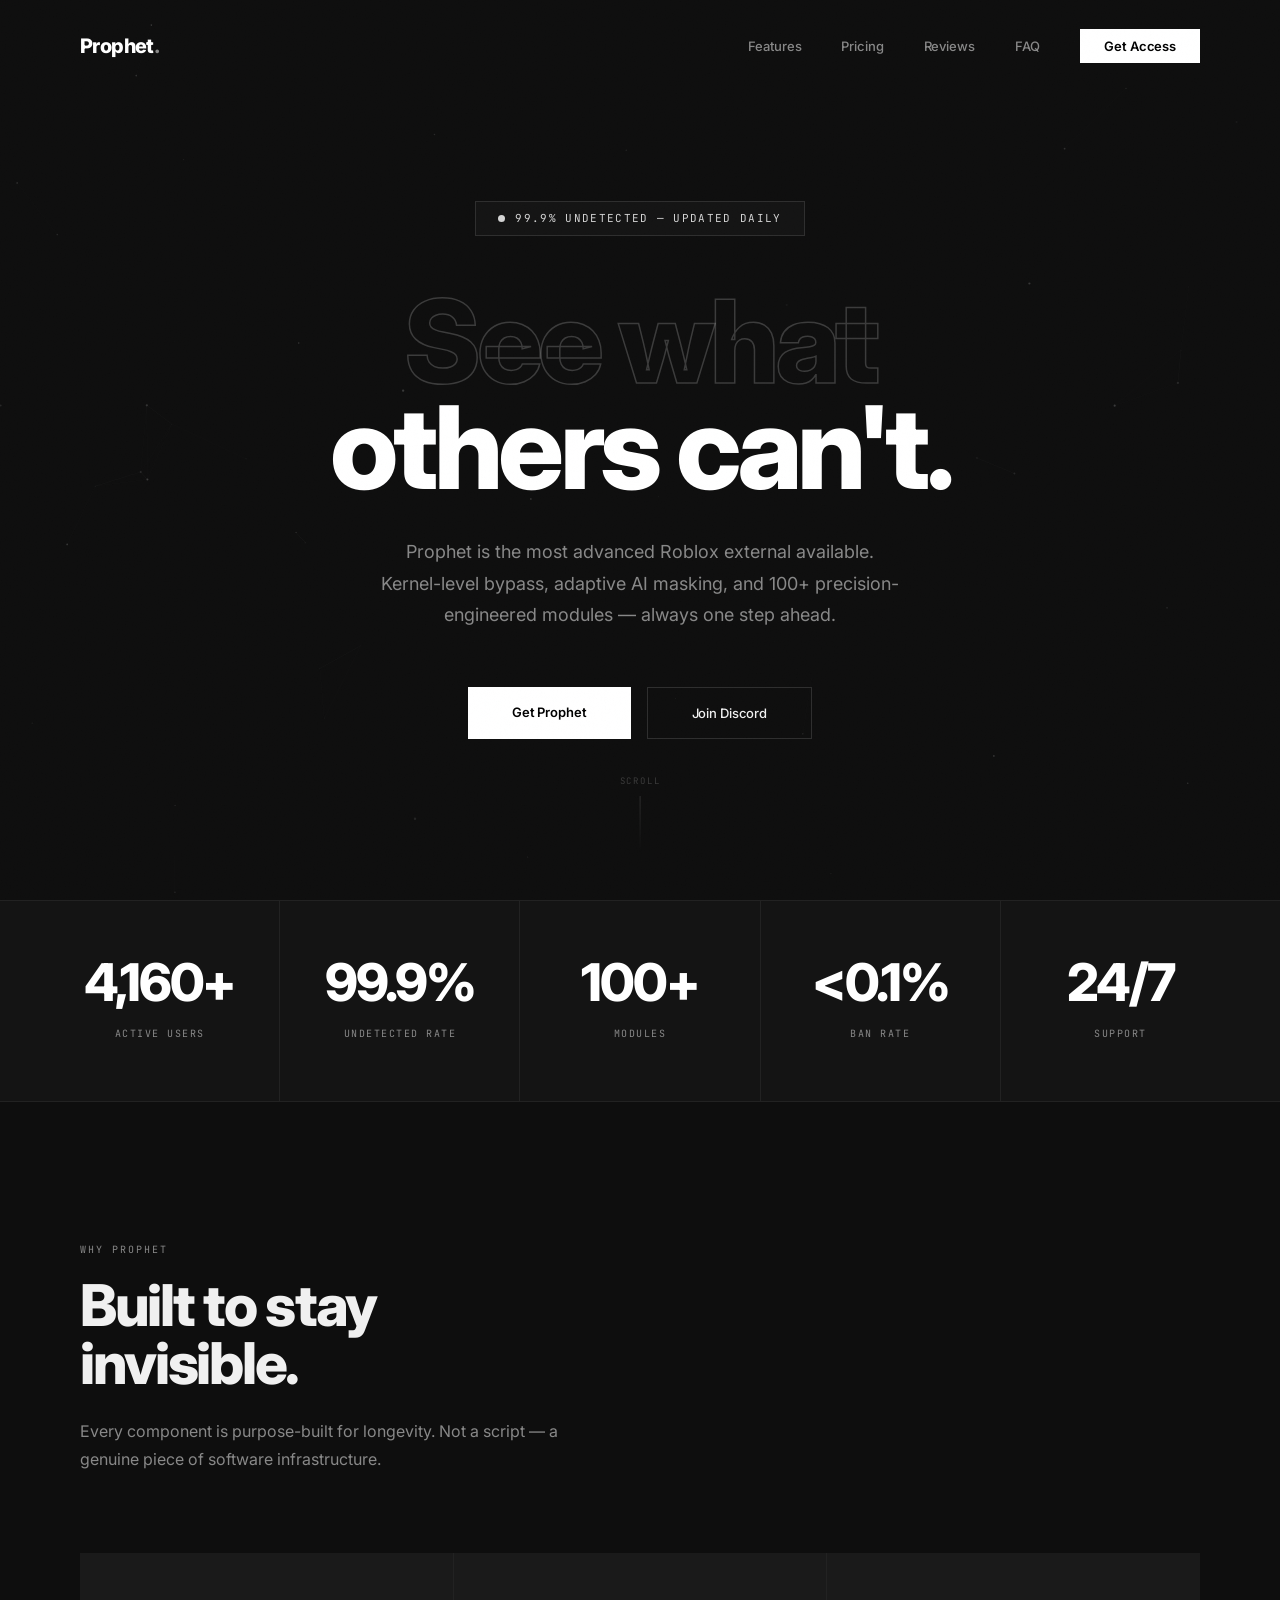
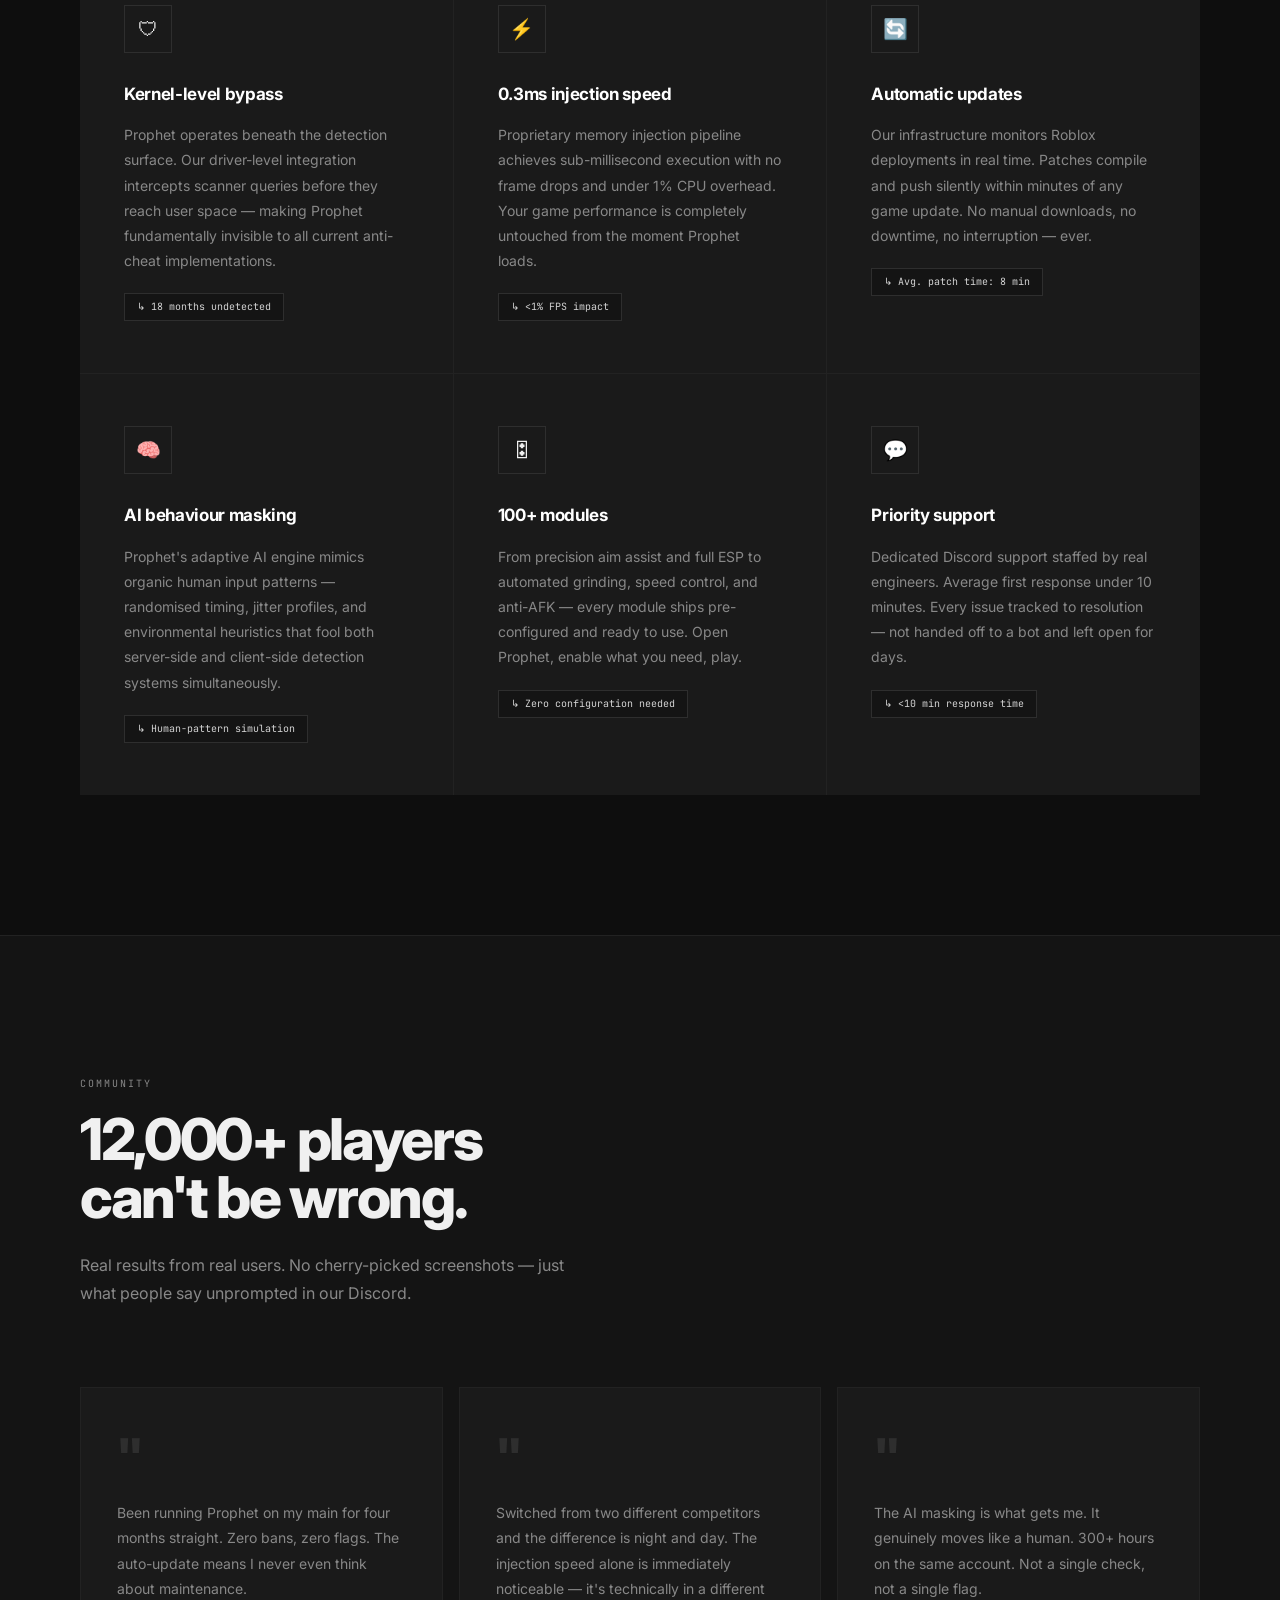
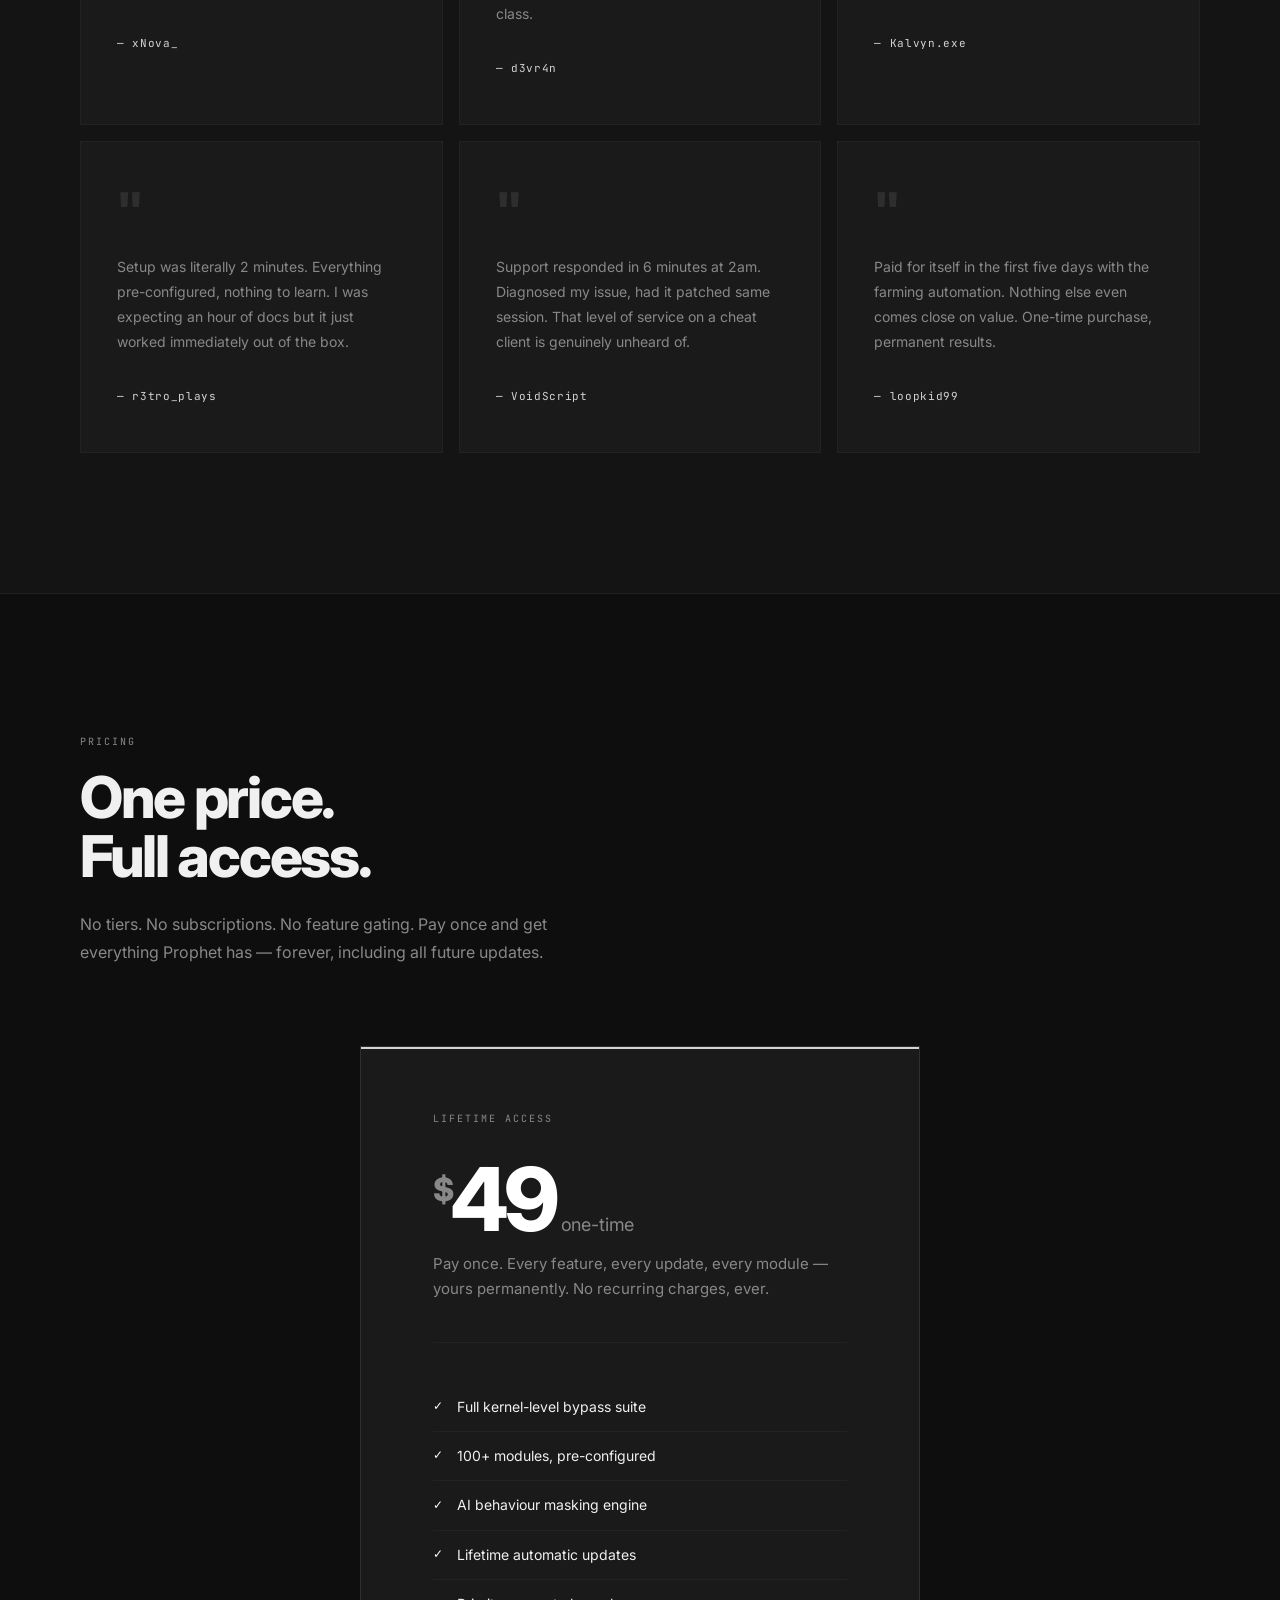
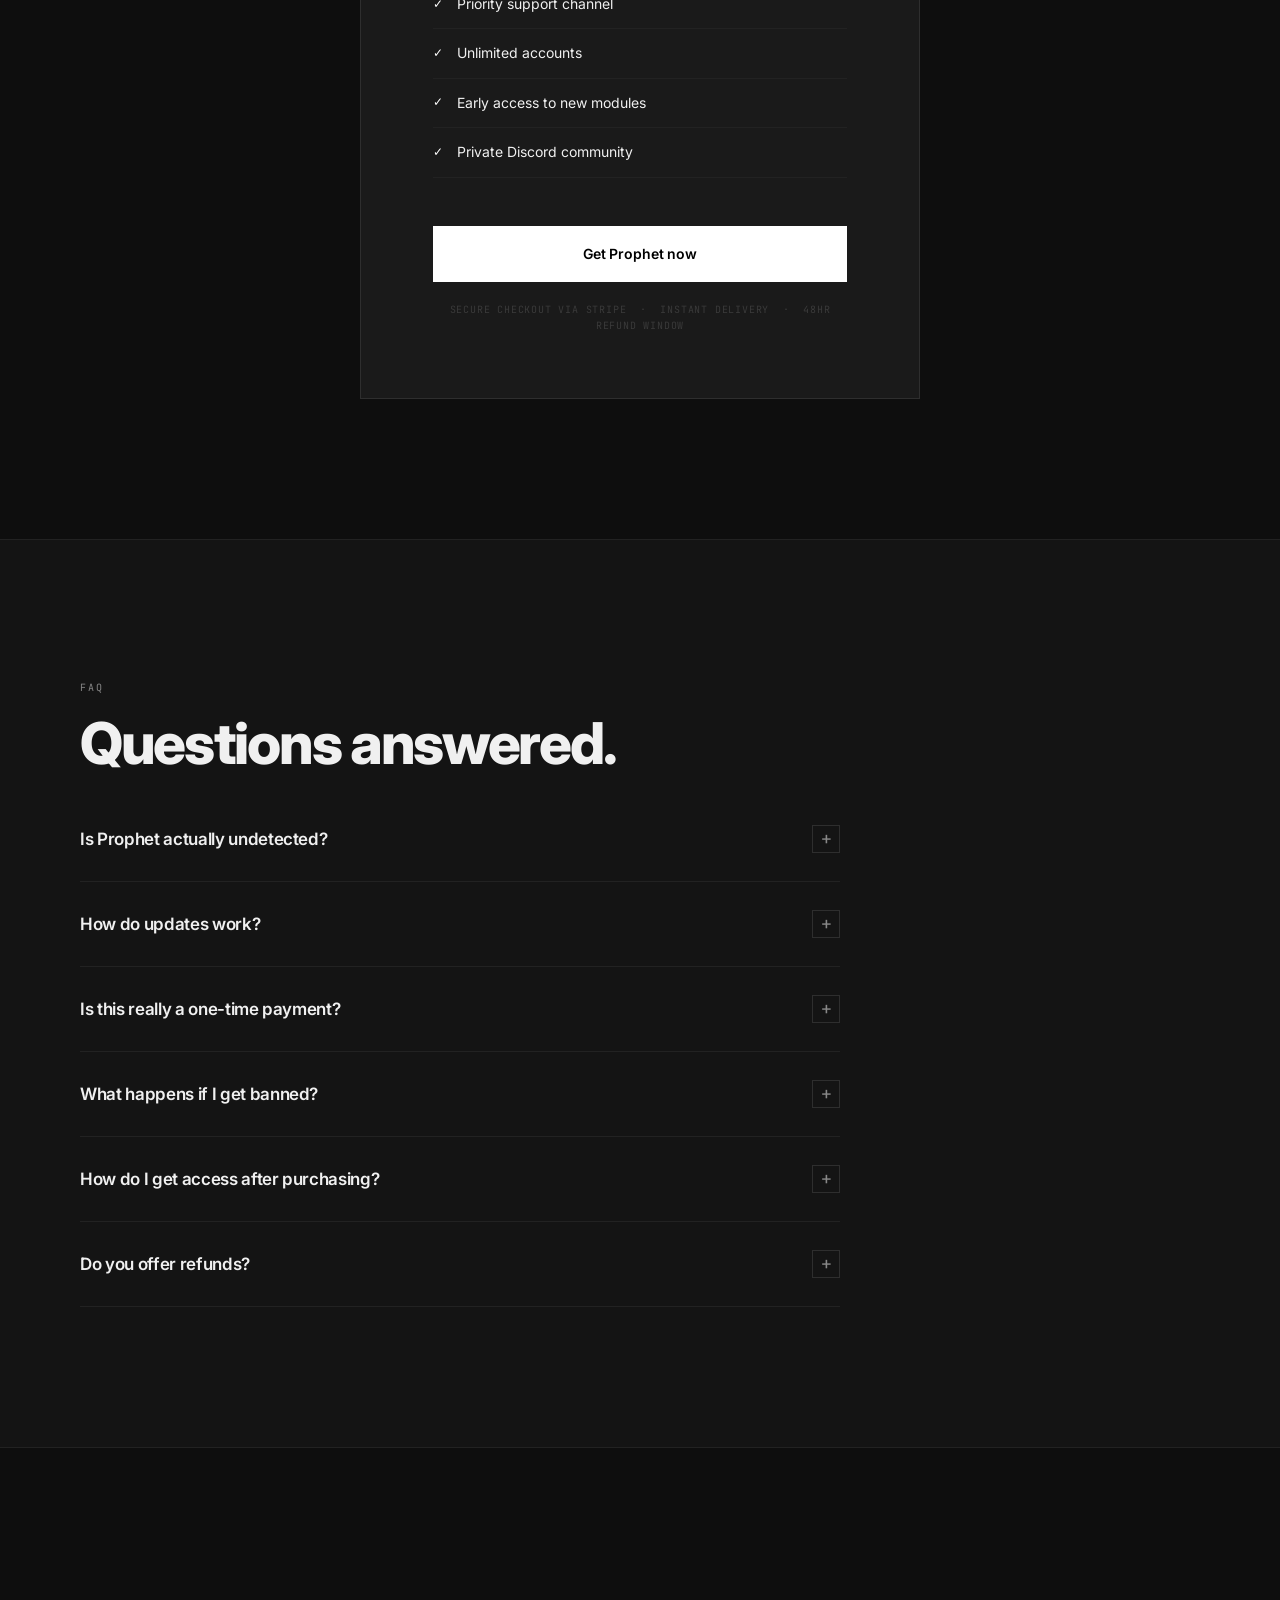
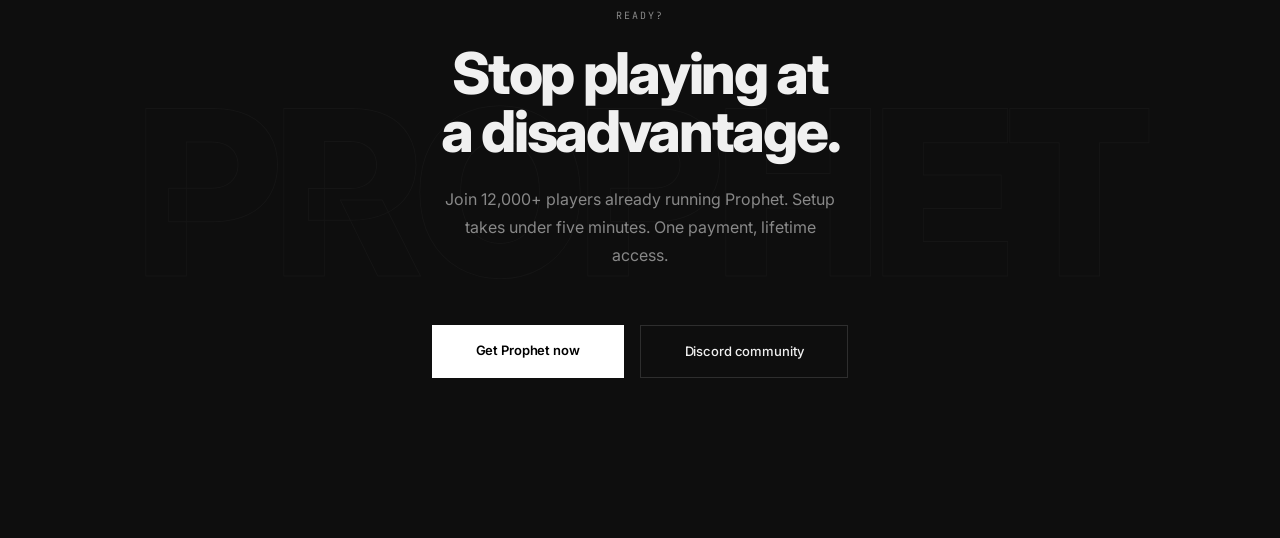
==== index.html @ 166b9e04 "Add files via upload" ====
<!DOCTYPE html>
<html lang="en">
<head>
  <meta charset="UTF-8">
  <meta name="viewport" content="width=device-width, initial-scale=1.0">
  <title>Prophet — Roblox External</title>

  <!-- Fonts -->
  <link rel="preconnect" href="https://fonts.googleapis.com">
  <link rel="preconnect" href="https://fonts.gstatic.com" crossorigin>
  <link href="https://fonts.googleapis.com/css2?family=Inter:wght@400;500;600;700;800&family=JetBrains+Mono:wght@400;500&display=swap" rel="stylesheet">

  <!-- Styles -->
  <link rel="stylesheet" href="styles.css">

  <!-- ============================================================
       STRIPE — Uncomment when ready
       ============================================================
  <script src="https://js.stripe.com/v3/"></script>
  -->
</head>
<body>

  <canvas id="bg-canvas"></canvas>

  <!-- ── NAV ── -->
  <nav id="main-nav">
    <a href="#" class="logo">Prophet<span>.</span></a>
    <ul class="nav-links">
      <li><a href="#features">Features</a></li>
      <li><a href="#pricing">Pricing</a></li>
      <li><a href="#reviews">Reviews</a></li>
      <li><a href="#faq">FAQ</a></li>
      <li><a href="#pricing" class="nav-cta">Get Access</a></li>
    </ul>
  </nav>

  <!-- ── HERO ── -->
  <div class="hero">
    <div class="hero-eyebrow">
      <span class="pulse-dot"></span>
      99.9% Undetected &mdash; Updated Daily
    </div>
    <h1 class="hero-title">
      <span class="hollow">See what</span>
      <span class="solid">others can't.</span>
    </h1>
    <p class="hero-sub">
      Prophet is the most advanced Roblox external available. Kernel-level bypass,
      adaptive AI masking, and 100+ precision-engineered modules — always one step ahead.
    </p>
    <div class="hero-buttons">
      <a href="#pricing" class="btn-white">Get Prophet</a>
      <a href="#" class="btn-outline">Join Discord</a>
    </div>
    <div class="scroll-indicator">
      <span>Scroll</span>
      <div class="scroll-line"></div>
    </div>
  </div>

  <!-- ── STATS BAR ── -->
  <div class="stats-wrap">
    <div class="stats-bar">
      <div class="stat-item reveal">
        <span class="stat-num" data-target="12000">0</span>
        <span class="stat-label">Active Users</span>
      </div>
      <div class="stat-item reveal" style="transition-delay: .1s">
        <span class="stat-num">99.9%</span>
        <span class="stat-label">Undetected Rate</span>
      </div>
      <div class="stat-item reveal" style="transition-delay: .2s">
        <span class="stat-num">100+</span>
        <span class="stat-label">Modules</span>
      </div>
      <div class="stat-item reveal" style="transition-delay: .3s">
        <span class="stat-num">&lt;0.1%</span>
        <span class="stat-label">Ban Rate</span>
      </div>
      <div class="stat-item reveal" style="transition-delay: .4s">
        <span class="stat-num">24/7</span>
        <span class="stat-label">Support</span>
      </div>
    </div>
  </div>

  <!-- ── FEATURES ── -->
  <section class="section" id="features">
    <span class="eyebrow reveal">Why Prophet</span>
    <h2 class="section-heading reveal">Built to stay<br>invisible.</h2>
    <p class="section-sub reveal">Every component is purpose-built for longevity. Not a script — a genuine piece of software infrastructure.</p>

    <div class="features-grid">

      <div class="feature-card reveal">
        <div class="feature-icon-wrap">🛡</div>
        <div class="feature-title">Kernel-level bypass</div>
        <div class="feature-body">Prophet operates beneath the detection surface. Our driver-level integration intercepts scanner queries before they reach user space — making Prophet fundamentally invisible to all current anti-cheat implementations.</div>
        <span class="feature-pip">↳ 18 months undetected</span>
      </div>

      <div class="feature-card reveal" style="transition-delay: .1s">
        <div class="feature-icon-wrap">⚡</div>
        <div class="feature-title">0.3ms injection speed</div>
        <div class="feature-body">Proprietary memory injection pipeline achieves sub-millisecond execution with no frame drops and under 1% CPU overhead. Your game performance is completely untouched from the moment Prophet loads.</div>
        <span class="feature-pip">↳ &lt;1% FPS impact</span>
      </div>

      <div class="feature-card reveal" style="transition-delay: .2s">
        <div class="feature-icon-wrap">🔄</div>
        <div class="feature-title">Automatic updates</div>
        <div class="feature-body">Our infrastructure monitors Roblox deployments in real time. Patches compile and push silently within minutes of any game update. No manual downloads, no downtime, no interruption — ever.</div>
        <span class="feature-pip">↳ Avg. patch time: 8 min</span>
      </div>

      <div class="feature-card reveal" style="transition-delay: .05s">
        <div class="feature-icon-wrap">🧠</div>
        <div class="feature-title">AI behaviour masking</div>
        <div class="feature-body">Prophet's adaptive AI engine mimics organic human input patterns — randomised timing, jitter profiles, and environmental heuristics that fool both server-side and client-side detection systems simultaneously.</div>
        <span class="feature-pip">↳ Human-pattern simulation</span>
      </div>

      <div class="feature-card reveal" style="transition-delay: .15s">
        <div class="feature-icon-wrap">🎛</div>
        <div class="feature-title">100+ modules</div>
        <div class="feature-body">From precision aim assist and full ESP to automated grinding, speed control, and anti-AFK — every module ships pre-configured and ready to use. Open Prophet, enable what you need, play.</div>
        <span class="feature-pip">↳ Zero configuration needed</span>
      </div>

      <div class="feature-card reveal" style="transition-delay: .25s">
        <div class="feature-icon-wrap">💬</div>
        <div class="feature-title">Priority support</div>
        <div class="feature-body">Dedicated Discord support staffed by real engineers. Average first response under 10 minutes. Every issue tracked to resolution — not handed off to a bot and left open for days.</div>
        <span class="feature-pip">↳ &lt;10 min response time</span>
      </div>

    </div>
  </section>

  <div class="section-divider"></div>

  <!-- ── TESTIMONIALS ── -->
  <div class="section-alt" id="reviews">
    <div class="section-inner">
      <span class="eyebrow reveal">Community</span>
      <h2 class="section-heading reveal">12,000+ players<br>can't be wrong.</h2>
      <p class="section-sub reveal">Real results from real users. No cherry-picked screenshots — just what people say unprompted in our Discord.</p>

      <div class="testimonials-grid">

        <div class="testimonial reveal">
          <span class="testimonial-quote">"</span>
          <p class="testimonial-text">Been running Prophet on my main for four months straight. Zero bans, zero flags. The auto-update means I never even think about maintenance.</p>
          <span class="testimonial-author">— xNova_</span>
        </div>

        <div class="testimonial reveal" style="transition-delay: .1s">
          <span class="testimonial-quote">"</span>
          <p class="testimonial-text">Switched from two different competitors and the difference is night and day. The injection speed alone is immediately noticeable — it's technically in a different class.</p>
          <span class="testimonial-author">— d3vr4n</span>
        </div>

        <div class="testimonial reveal" style="transition-delay: .2s">
          <span class="testimonial-quote">"</span>
          <p class="testimonial-text">The AI masking is what gets me. It genuinely moves like a human. 300+ hours on the same account. Not a single check, not a single flag.</p>
          <span class="testimonial-author">— Kalvyn.exe</span>
        </div>

        <div class="testimonial reveal" style="transition-delay: .05s">
          <span class="testimonial-quote">"</span>
          <p class="testimonial-text">Setup was literally 2 minutes. Everything pre-configured, nothing to learn. I was expecting an hour of docs but it just worked immediately out of the box.</p>
          <span class="testimonial-author">— r3tro_plays</span>
        </div>

        <div class="testimonial reveal" style="transition-delay: .15s">
          <span class="testimonial-quote">"</span>
          <p class="testimonial-text">Support responded in 6 minutes at 2am. Diagnosed my issue, had it patched same session. That level of service on a cheat client is genuinely unheard of.</p>
          <span class="testimonial-author">— VoidScript</span>
        </div>

        <div class="testimonial reveal" style="transition-delay: .25s">
          <span class="testimonial-quote">"</span>
          <p class="testimonial-text">Paid for itself in the first five days with the farming automation. Nothing else even comes close on value. One-time purchase, permanent results.</p>
          <span class="testimonial-author">— loopkid99</span>
        </div>

      </div>
    </div>
  </div>

  <div class="section-divider"></div>

  <!-- ── PRICING ── -->
  <section class="section" id="pricing">
    <span class="eyebrow reveal">Pricing</span>
    <h2 class="section-heading reveal">One price.<br>Full access.</h2>
    <p class="section-sub reveal">No tiers. No subscriptions. No feature gating. Pay once and get everything Prophet has — forever, including all future updates.</p>

    <div class="pricing-wrap">
      <div class="plan-single reveal">
        <span class="plan-tier">Lifetime Access</span>
        <div class="plan-price"><sup>$</sup>49<span class="period"> one-time</span></div>
        <p class="plan-tagline">Pay once. Every feature, every update, every module — yours permanently. No recurring charges, ever.</p>
        <ul class="plan-features">
          <li>Full kernel-level bypass suite</li>
          <li>100+ modules, pre-configured</li>
          <li>AI behaviour masking engine</li>
          <li>Lifetime automatic updates</li>
          <li>Priority support channel</li>
          <li>Unlimited accounts</li>
          <li>Early access to new modules</li>
          <li>Private Discord community</li>
        </ul>
        <!-- STRIPE: Change href="#" to onclick="handleCheckout()" when ready -->
        <a href="#" class="plan-cta" data-price-id="price_YOUR_ID_HERE">Get Prophet now</a>
        <p class="plan-note">Secure checkout via Stripe &nbsp;·&nbsp; Instant delivery &nbsp;·&nbsp; 48hr refund window</p>
      </div>
    </div>
  </section>

  <div class="section-divider"></div>

  <!-- ── FAQ ── -->
  <div class="section-alt" id="faq">
    <div class="section-inner">
      <span class="eyebrow reveal">FAQ</span>
      <h2 class="section-heading reveal">Questions answered.</h2>

      <div class="faq-list">

        <div class="faq-item reveal">
          <button class="faq-toggle">
            <span class="faq-q">Is Prophet actually undetected?</span>
            <span class="faq-icon">+</span>
          </button>
          <div class="faq-body">
            <p class="faq-a">Yes. Prophet operates at a kernel level that conventional Roblox anti-cheat cannot reach. We track ban rates across our entire user base in real time — currently under 0.1%. If our detection status ever changes, we pause service immediately and push a patch before resuming.</p>
          </div>
        </div>

        <div class="faq-item reveal">
          <button class="faq-toggle">
            <span class="faq-q">How do updates work?</span>
            <span class="faq-icon">+</span>
          </button>
          <div class="faq-body">
            <p class="faq-a">Completely automatically. Our infrastructure monitors Roblox deployments in real time and deploys patches within minutes of any game update. You never re-download or reconfigure anything — Prophet handles it silently in the background.</p>
          </div>
        </div>

        <div class="faq-item reveal">
          <button class="faq-toggle">
            <span class="faq-q">Is this really a one-time payment?</span>
            <span class="faq-icon">+</span>
          </button>
          <div class="faq-body">
            <p class="faq-a">Yes, completely. You pay once and own Prophet permanently — including all future updates, new modules, and feature additions. There are no hidden recurring fees, no renewal prompts, and no surprise charges. Your licence never expires.</p>
          </div>
        </div>

        <div class="faq-item reveal">
          <button class="faq-toggle">
            <span class="faq-q">What happens if I get banned?</span>
            <span class="faq-icon">+</span>
          </button>
          <div class="faq-body">
            <p class="faq-a">In the rare event a ban is directly caused by a fault in Prophet, we provide full support and account assistance. Our track record is a sub-0.1% ban rate across tens of thousands of sessions. We stand firmly behind our product.</p>
          </div>
        </div>

        <div class="faq-item reveal">
          <button class="faq-toggle">
            <span class="faq-q">How do I get access after purchasing?</span>
            <span class="faq-icon">+</span>
          </button>
          <div class="faq-body">
            <p class="faq-a">Instantly. After checkout you receive a licence key and download link via email. Join our Discord, open an onboarding ticket, and our team will have you fully set up in under five minutes.</p>
          </div>
        </div>

        <div class="faq-item reveal">
          <button class="faq-toggle">
            <span class="faq-q">Do you offer refunds?</span>
            <span class="faq-icon">+</span>
          </button>
          <div class="faq-body">
            <p class="faq-a">We offer a 48-hour refund window if Prophet does not function on your system and our support team cannot resolve the issue. Refunds are processed through Stripe and typically appear within 3–5 business days.</p>
          </div>
        </div>

      </div>
    </div>
  </div>

  <!-- ── FINAL CTA ── -->
  <div class="cta-section">
    <span class="eyebrow reveal" style="display: block; margin-bottom: 20px;">Ready?</span>
    <h2 class="section-heading reveal" style="margin-bottom: 24px;">Stop playing at<br>a disadvantage.</h2>
    <p class="reveal" style="font-size: 16px; color: var(--text-dim); margin-bottom: 56px; max-width: 400px; margin-left: auto; margin-right: auto; line-height: 1.75; font-weight: 400;">
      Join 12,000+ players already running Prophet. Setup takes under five minutes. One payment, lifetime access.
    </p>
    <div class="hero-buttons reveal">
      <a href="#pricing" class="btn-white">Get Prophet now</a>
      <a href="#" class="btn-outline">Discord community</a>
    </div>
  </div>

  <!-- ── FOOTER ── */
  <footer>
    <a href="#" class="footer-logo">Prophet<span>.</span></a>
    <ul class="footer-links">
      <li><a href="#">Discord</a></li>
      <li><a href="#">Terms</a></li>
      <li><a href="#">Privacy</a></li>
      <li><a href="#">Support</a></li>
    </ul>
    <span class="footer-copy">© 2025 Prophet™ — Not affiliated with Roblox Corporation</span>
  </footer>

  <!-- JavaScript -->
  <script src="main.js"></script>

</body>
</html>
---- styles.css ----
/* ============================================================
   THEME — Edit variables here to restyle everything globally
   ============================================================ */
:root {
  --bg:          #0e0e0e;
  --surface:     #141414;
  --surface2:    #1a1a1a;
  --border:      #222222;
  --border2:     #2e2e2e;
  --accent:      #d4d4d4;
  --text:        #f0f0f0;
  --text-dim:    #888888;
  --text-faint:  #3a3a3a;
  --white:       #ffffff;
}

/* ── RESET ── */
*, *::before, *::after { margin: 0; padding: 0; box-sizing: border-box; }
html { scroll-behavior: smooth; }

/* ── TEXT SELECTION ──
   Dark backgrounds → white text on black selection
   Light backgrounds (buttons etc.) → black text on white selection */
::selection {
  background: #ffffff;
  color: #000000;
}
::-moz-selection {
  background: #ffffff;
  color: #000000;
}

/* Light-background elements get inverted selection */
.btn-white::selection,
.plan-cta::selection,
.nav-cta::selection {
  background: #000000;
  color: #ffffff;
}
.btn-white::-moz-selection,
.plan-cta::-moz-selection,
.nav-cta::-moz-selection {
  background: #000000;
  color: #ffffff;
}

/* ── BASE ── */
body {
  background: var(--bg);
  color: var(--text);
  font-family: 'Inter', sans-serif;
  font-weight: 400;
  overflow-x: hidden;
  line-height: 1.6;
  -webkit-font-smoothing: antialiased;
  -moz-osx-font-smoothing: grayscale;
}

/* ── GRAIN OVERLAY ── */
body::after {
  content: '';
  position: fixed;
  inset: 0;
  background-image: url("data:image/svg+xml,%3Csvg xmlns='http://www.w3.org/2000/svg' width='300' height='300'%3E%3Cfilter id='n'%3E%3CfeTurbulence type='fractalNoise' baseFrequency='0.75' numOctaves='4' stitchTiles='stitch'/%3E%3C/filter%3E%3Crect width='300' height='300' filter='url(%23n)' opacity='0.03'/%3E%3C/svg%3E");
  pointer-events: none;
  z-index: 9998;
  opacity: 0.5;
}

#bg-canvas { position: fixed; inset: 0; z-index: 0; pointer-events: none; }

/* ── SCROLLBAR ── */
::-webkit-scrollbar { width: 3px; }
::-webkit-scrollbar-track { background: var(--bg); }
::-webkit-scrollbar-thumb { background: var(--border2); }

/* ============================================================
   NAV
   ============================================================ */
nav {
  position: fixed;
  top: 0; left: 0; right: 0;
  z-index: 200;
  display: flex;
  align-items: center;
  justify-content: space-between;
  padding: 30px 80px;
  transition: padding .4s, background .4s, border-color .4s;
  border-bottom: 1px solid transparent;
}
nav.scrolled {
  padding: 18px 80px;
  background: rgba(14, 14, 14, 0.95);
  backdrop-filter: blur(20px);
  border-color: var(--border);
}

.logo {
  font-family: 'Inter', sans-serif;
  font-weight: 800;
  font-size: 20px;
  letter-spacing: -0.03em;
  color: var(--white);
  text-decoration: none;
}
.logo span { color: var(--text-dim); }

.nav-links { display: flex; align-items: center; gap: 40px; list-style: none; }
.nav-links a {
  font-size: 13px;
  font-weight: 500;
  letter-spacing: -0.01em;
  color: var(--text-dim);
  text-decoration: none;
  transition: color .2s;
  position: relative;
}
.nav-links a::after {
  content: '';
  position: absolute;
  bottom: -4px; left: 0;
  width: 0; height: 1px;
  background: var(--accent);
  transition: width .3s;
}
.nav-links a:hover { color: var(--text); }
.nav-links a:hover::after { width: 100%; }

.nav-cta {
  background: var(--white) !important;
  color: #000 !important;
  padding: 9px 24px;
  font-weight: 600 !important;
  font-size: 13px !important;
  letter-spacing: -0.01em !important;
  transition: background .2s, transform .2s !important;
}
.nav-cta:hover { background: var(--accent) !important; transform: translateY(-1px); }
.nav-cta::after { display: none !important; }

/* ============================================================
   HERO
   ============================================================ */
.hero {
  min-height: 100vh;
  display: flex;
  flex-direction: column;
  align-items: center;
  justify-content: center;
  text-align: center;
  padding: 140px 40px 100px;
  position: relative;
  z-index: 1;
}

.hero-eyebrow {
  display: inline-flex;
  align-items: center;
  gap: 10px;
  font-family: 'JetBrains Mono', monospace;
  font-size: 11px;
  letter-spacing: 0.12em;
  text-transform: uppercase;
  color: var(--accent);
  border: 1px solid var(--border2);
  padding: 8px 22px;
  margin-bottom: 52px;
  background: var(--surface);
  opacity: 0;
  transform: translateY(16px);
  animation: fadeUp .7s .2s ease forwards;
}

.pulse-dot {
  width: 7px; height: 7px;
  border-radius: 50%;
  background: var(--accent);
  animation: pulseGlow 2.5s infinite;
}
@keyframes pulseGlow {
  0%, 100% { box-shadow: 0 0 0 0 rgba(212,212,212,.5); opacity: 1; }
  50%       { box-shadow: 0 0 0 7px rgba(212,212,212,0); opacity: .6; }
}

.hero-title {
  font-family: 'Inter', sans-serif;
  font-size: clamp(60px, 9vw, 128px);
  font-weight: 800;
  line-height: .92;
  letter-spacing: -0.04em;
  margin-bottom: 36px;
  opacity: 0;
  transform: translateY(20px);
  animation: fadeUp .8s .35s ease forwards;
}
.hero-title .hollow {
  -webkit-text-stroke: 1.5px rgba(240,240,240,0.2);
  color: transparent;
  display: block;
}
.hero-title .solid { display: block; color: var(--white); }

.hero-sub {
  font-size: clamp(15px, 1.8vw, 18px);
  font-weight: 400;
  color: var(--text-dim);
  max-width: 520px;
  line-height: 1.75;
  margin-bottom: 56px;
  opacity: 0;
  transform: translateY(16px);
  animation: fadeUp .8s .5s ease forwards;
}

.hero-buttons {
  display: flex;
  gap: 16px;
  flex-wrap: wrap;
  justify-content: center;
  opacity: 0;
  transform: translateY(12px);
  animation: fadeUp .7s .65s ease forwards;
}

/* ── BUTTONS ── */
.btn-white {
  background: var(--white);
  color: #000;
  font-family: 'Inter', sans-serif;
  font-weight: 600;
  font-size: 13px;
  letter-spacing: -0.01em;
  padding: 15px 44px;
  text-decoration: none;
  border: none;
  cursor: pointer;
  display: inline-block;
  position: relative;
  overflow: hidden;
  transition: transform .2s;
}
.btn-white::before {
  content: '';
  position: absolute;
  top: 0; left: -100%;
  width: 100%; height: 100%;
  background: linear-gradient(90deg, transparent, rgba(0,0,0,.08), transparent);
  transition: left .5s;
}
.btn-white:hover::before { left: 100%; }
.btn-white:hover { transform: translateY(-2px); }

.btn-outline {
  background: transparent;
  color: var(--text);
  font-family: 'Inter', sans-serif;
  font-weight: 500;
  font-size: 13px;
  letter-spacing: -0.01em;
  padding: 15px 44px;
  text-decoration: none;
  border: 1px solid var(--border2);
  display: inline-block;
  transition: border-color .2s, color .2s, transform .2s;
}
.btn-outline:hover { border-color: var(--accent); color: var(--white); transform: translateY(-2px); }

/* ── SCROLL INDICATOR ── */
.scroll-indicator {
  position: absolute;
  bottom: 48px; left: 50%;
  transform: translateX(-50%);
  display: flex;
  flex-direction: column;
  align-items: center;
  gap: 8px;
  opacity: 0;
  animation: fadeIn 1s 1.4s ease forwards;
}
.scroll-indicator span {
  font-family: 'JetBrains Mono', monospace;
  font-size: 9px;
  letter-spacing: .2em;
  text-transform: uppercase;
  color: var(--text-faint);
}
.scroll-line {
  width: 1px; height: 56px;
  background: linear-gradient(to bottom, var(--border2), transparent);
  animation: scrollPulse 2s infinite;
}
@keyframes scrollPulse {
  0%, 100% { transform: scaleY(1); opacity: .5; }
  50%       { transform: scaleY(.6); opacity: 1; }
}

/* ============================================================
   STATS BAR
   ============================================================ */
.stats-wrap {
  position: relative; z-index: 1;
  border-top: 1px solid var(--border);
  border-bottom: 1px solid var(--border);
  background: var(--surface);
}
.stats-bar { display: flex; justify-content: center; max-width: 1200px; margin: 0 auto; }

.stat-item {
  flex: 1;
  padding: 56px 28px;
  text-align: center;
  border-right: 1px solid var(--border);
  position: relative;
  overflow: hidden;
  transition: background .3s;
}
.stat-item:last-child { border-right: none; }
.stat-item:hover { background: var(--surface2); }
.stat-item::before {
  content: '';
  position: absolute; top: 0; left: 50%;
  transform: translateX(-50%);
  width: 0; height: 2px;
  background: var(--accent);
  transition: width .4s;
}
.stat-item:hover::before { width: 100%; }

.stat-num {
  font-family: 'Inter', sans-serif;
  font-size: 52px;
  font-weight: 800;
  letter-spacing: -0.04em;
  color: var(--white);
  line-height: 1;
  margin-bottom: 10px;
  display: block;
}
.stat-label {
  font-family: 'JetBrains Mono', monospace;
  font-size: 10px;
  letter-spacing: .15em;
  text-transform: uppercase;
  color: var(--text-dim);
}

/* ============================================================
   SECTIONS
   ============================================================ */
.section {
  position: relative; z-index: 1;
  padding: 140px 80px;
  max-width: 1300px;
  margin: 0 auto;
}
.section-alt {
  background: var(--surface);
  max-width: 100%;
  padding: 140px 0;
}
.section-inner {
  max-width: 1300px;
  margin: 0 auto;
  padding: 0 80px;
}

.eyebrow {
  font-family: 'JetBrains Mono', monospace;
  font-size: 10px;
  letter-spacing: .2em;
  text-transform: uppercase;
  color: var(--text-dim);
  margin-bottom: 18px;
  display: block;
}

.section-heading {
  font-family: 'Inter', sans-serif;
  font-size: clamp(38px, 4.5vw, 62px);
  font-weight: 800;
  line-height: 1.02;
  letter-spacing: -0.04em;
  margin-bottom: 24px;
}

.section-sub {
  font-size: 16px;
  color: var(--text-dim);
  max-width: 500px;
  line-height: 1.75;
  margin-bottom: 80px;
  font-weight: 400;
}

/* ── SCROLL REVEAL ── */
.reveal {
  opacity: 0;
  transform: translateY(28px);
  transition: opacity .7s ease, transform .7s ease;
}
.reveal.visible { opacity: 1; transform: translateY(0); }

/* ============================================================
   FEATURES GRID
   ============================================================ */
.features-grid {
  display: grid;
  grid-template-columns: repeat(3, 1fr);
  gap: 1px;
  background: var(--border);
}

.feature-card {
  background: var(--surface2);
  padding: 52px 44px;
  position: relative;
  overflow: hidden;
  transition: background .3s;
}
.feature-card:hover { background: #1e1e1e; }

.feature-card::before {
  content: '';
  position: absolute; top: 0; left: -100%;
  width: 100%; height: 2px;
  background: linear-gradient(90deg, transparent, var(--accent), transparent);
  transition: left .5s;
}
.feature-card:hover::before { left: 100%; }

.feature-card::after {
  content: '';
  position: absolute; bottom: 0; right: 0;
  width: 80px; height: 80px;
  background: radial-gradient(circle at bottom right, rgba(212,212,212,.04), transparent 70%);
  opacity: 0;
  transition: opacity .3s;
}
.feature-card:hover::after { opacity: 1; }

.feature-icon-wrap {
  width: 48px; height: 48px;
  border: 1px solid var(--border2);
  display: flex;
  align-items: center;
  justify-content: center;
  margin-bottom: 28px;
  font-size: 20px;
  transition: border-color .3s;
}
.feature-card:hover .feature-icon-wrap { border-color: var(--accent); }

.feature-title {
  font-family: 'Inter', sans-serif;
  font-size: 17px;
  font-weight: 700;
  letter-spacing: -0.02em;
  margin-bottom: 14px;
  color: var(--white);
}

.feature-body {
  font-size: 14px;
  color: var(--text-dim);
  line-height: 1.8;
  font-weight: 400;
}

.feature-pip {
  display: inline-flex;
  align-items: center;
  gap: 8px;
  font-family: 'JetBrains Mono', monospace;
  font-size: 10px;
  color: var(--accent);
  margin-top: 20px;
  padding: 5px 12px;
  border: 1px solid var(--border2);
  background: var(--surface);
}

/* ============================================================
   TESTIMONIALS
   ============================================================ */
.testimonials-grid {
  display: grid;
  grid-template-columns: repeat(3, 1fr);
  gap: 16px;
}

.testimonial {
  background: var(--surface2);
  border: 1px solid var(--border);
  padding: 44px 36px;
  position: relative;
  transition: border-color .3s, transform .3s;
}
.testimonial:hover { border-color: var(--border2); transform: translateY(-4px); }

.testimonial-quote {
  font-family: 'Inter', sans-serif;
  font-size: 52px;
  font-weight: 800;
  line-height: 1;
  color: var(--border2);
  margin-bottom: 16px;
  display: block;
  letter-spacing: -0.02em;
}

.testimonial-text {
  font-size: 14px;
  line-height: 1.8;
  color: var(--text-dim);
  margin-bottom: 28px;
  font-weight: 400;
}

.testimonial-author {
  font-family: 'JetBrains Mono', monospace;
  font-size: 11px;
  letter-spacing: .06em;
  color: var(--accent);
}

/* ============================================================
   PRICING — Single plan
   ============================================================ */
.pricing-wrap { display: flex; justify-content: center; }

.plan-single {
  border: 1px solid var(--border2);
  background: var(--surface2);
  padding: 64px 72px;
  position: relative;
  width: 100%;
  max-width: 560px;
  transition: transform .3s;
}
.plan-single:hover { transform: translateY(-4px); }
.plan-single::before {
  content: '';
  position: absolute; top: 0; left: 0; right: 0;
  height: 2px;
  background: var(--accent);
}

.plan-tier {
  font-family: 'JetBrains Mono', monospace;
  font-size: 10px;
  letter-spacing: .2em;
  text-transform: uppercase;
  color: var(--text-dim);
  margin-bottom: 28px;
  display: block;
}

.plan-price {
  font-family: 'Inter', sans-serif;
  font-size: 88px;
  font-weight: 800;
  line-height: 1;
  letter-spacing: -0.05em;
  margin-bottom: 8px;
  color: var(--white);
}
.plan-price sup { font-size: 32px; vertical-align: super; color: var(--text-dim); }
.plan-price .period {
  font-size: 18px;
  color: var(--text-dim);
  font-weight: 400;
  letter-spacing: -0.01em;
}

.plan-tagline {
  font-size: 15px;
  color: var(--text-dim);
  margin-bottom: 40px;
  padding-bottom: 40px;
  border-bottom: 1px solid var(--border);
  line-height: 1.7;
  font-weight: 400;
}

.plan-features { list-style: none; margin-bottom: 48px; }
.plan-features li {
  font-size: 14px;
  padding: 13px 0;
  border-bottom: 1px solid var(--border);
  display: flex;
  align-items: center;
  gap: 14px;
  color: var(--text);
  font-weight: 400;
}
.plan-features li::before {
  content: '✓';
  color: var(--white);
  font-family: 'JetBrains Mono', monospace;
  font-size: 12px;
  flex-shrink: 0;
}

/* STRIPE button — swap href="#" for onclick="handleCheckout()" when ready */
.plan-cta {
  display: block;
  width: 100%;
  text-align: center;
  padding: 17px;
  font-family: 'Inter', sans-serif;
  font-weight: 600;
  font-size: 14px;
  letter-spacing: -0.01em;
  text-decoration: none;
  cursor: pointer;
  border: none;
  background: var(--white);
  color: #000;
  position: relative;
  overflow: hidden;
  transition: background .2s, transform .2s;
}
.plan-cta::before {
  content: '';
  position: absolute; top: 0; left: -100%;
  width: 100%; height: 100%;
  background: linear-gradient(90deg, transparent, rgba(0,0,0,.06), transparent);
  transition: left .5s;
}
.plan-cta:hover::before { left: 100%; }
.plan-cta:hover { background: var(--accent); transform: translateY(-1px); }

.plan-note {
  text-align: center;
  margin-top: 20px;
  font-family: 'JetBrains Mono', monospace;
  font-size: 10px;
  letter-spacing: .08em;
  color: var(--text-faint);
  text-transform: uppercase;
}

/* ============================================================
   FAQ
   ============================================================ */
.faq-list { max-width: 760px; }
.faq-item { border-bottom: 1px solid var(--border); }

.faq-toggle {
  width: 100%;
  background: none;
  border: none;
  cursor: pointer;
  display: flex;
  align-items: center;
  justify-content: space-between;
  padding: 28px 0;
  text-align: left;
  gap: 24px;
}

.faq-q {
  font-family: 'Inter', sans-serif;
  font-size: 17px;
  font-weight: 600;
  letter-spacing: -0.02em;
  color: var(--text);
  transition: color .2s;
}
.faq-toggle:hover .faq-q { color: var(--white); }

.faq-icon {
  width: 28px; height: 28px;
  flex-shrink: 0;
  border: 1px solid var(--border2);
  display: flex;
  align-items: center;
  justify-content: center;
  font-family: 'JetBrains Mono', monospace;
  font-size: 18px;
  color: var(--text-dim);
  transition: transform .3s, border-color .2s, color .2s;
}
.faq-item.open .faq-icon { transform: rotate(45deg); border-color: var(--accent); color: var(--accent); }

.faq-body { overflow: hidden; max-height: 0; transition: max-height .4s ease; }
.faq-item.open .faq-body { max-height: 320px; }

.faq-a {
  font-size: 15px;
  color: var(--text-dim);
  line-height: 1.8;
  padding-bottom: 28px;
  font-weight: 400;
}

/* ============================================================
   FINAL CTA
   ============================================================ */
.cta-section {
  text-align: center;
  padding: 160px 40px;
  position: relative;
  z-index: 1;
  border-top: 1px solid var(--border);
  overflow: hidden;
}
.cta-section::before {
  content: 'PROPHET';
  position: absolute; top: 50%; left: 50%;
  transform: translate(-50%, -50%);
  font-family: 'Inter', sans-serif;
  font-size: clamp(80px, 18vw, 300px);
  font-weight: 800;
  letter-spacing: -0.04em;
  color: transparent;
  -webkit-text-stroke: 1px rgba(255,255,255,0.03);
  pointer-events: none;
  white-space: nowrap;
}

/* ============================================================
   FOOTER
   ============================================================ */
footer {
  border-top: 1px solid var(--border);
  padding: 44px 80px;
  display: flex;
  align-items: center;
  justify-content: space-between;
  position: relative;
  z-index: 1;
  background: var(--surface);
}

.footer-logo {
  font-family: 'Inter', sans-serif;
  font-weight: 800;
  font-size: 18px;
  letter-spacing: -0.03em;
  color: var(--white);
  text-decoration: none;
}
.footer-logo span { color: var(--text-dim); }

.footer-links { display: flex; gap: 32px; list-style: none; }
.footer-links a {
  font-size: 13px;
  color: var(--text-dim);
  text-decoration: none;
  letter-spacing: -0.01em;
  transition: color .2s;
}
.footer-links a:hover { color: var(--text); }

.footer-copy {
  font-family: 'JetBrains Mono', monospace;
  font-size: 10px;
  color: var(--text-faint);
  letter-spacing: .04em;
}

/* ── DIVIDER ── */
.section-divider { width: 100%; height: 1px; background: var(--border); }

/* ============================================================
   KEYFRAMES
   ============================================================ */
@keyframes fadeUp {
  from { opacity: 0; transform: translateY(20px); }
  to   { opacity: 1; transform: translateY(0); }
}
@keyframes fadeIn {
  from { opacity: 0; }
  to   { opacity: 1; }
}

/* ============================================================
   RESPONSIVE
   ============================================================ */
@media (max-width: 900px) {
  nav { padding: 22px 24px; }
  nav.scrolled { padding: 16px 24px; }
  .nav-links { display: none; }
}
@media (max-width: 1000px) {
  .section { padding: 100px 28px; }
  .section-inner { padding: 0 28px; }
  .features-grid { grid-template-columns: 1fr 1fr; }
  .testimonials-grid { grid-template-columns: 1fr; }
  .stats-bar { flex-wrap: wrap; }
  .stat-item { flex: 1 1 33%; border-right: none; border-bottom: 1px solid var(--border); }
  footer { flex-direction: column; gap: 24px; text-align: center; padding: 40px 24px; }
  .plan-single { padding: 48px 36px; }
}
@media (max-width: 600px) {
  .features-grid { grid-template-columns: 1fr; }
  .stat-item { flex: 1 1 50%; }
}
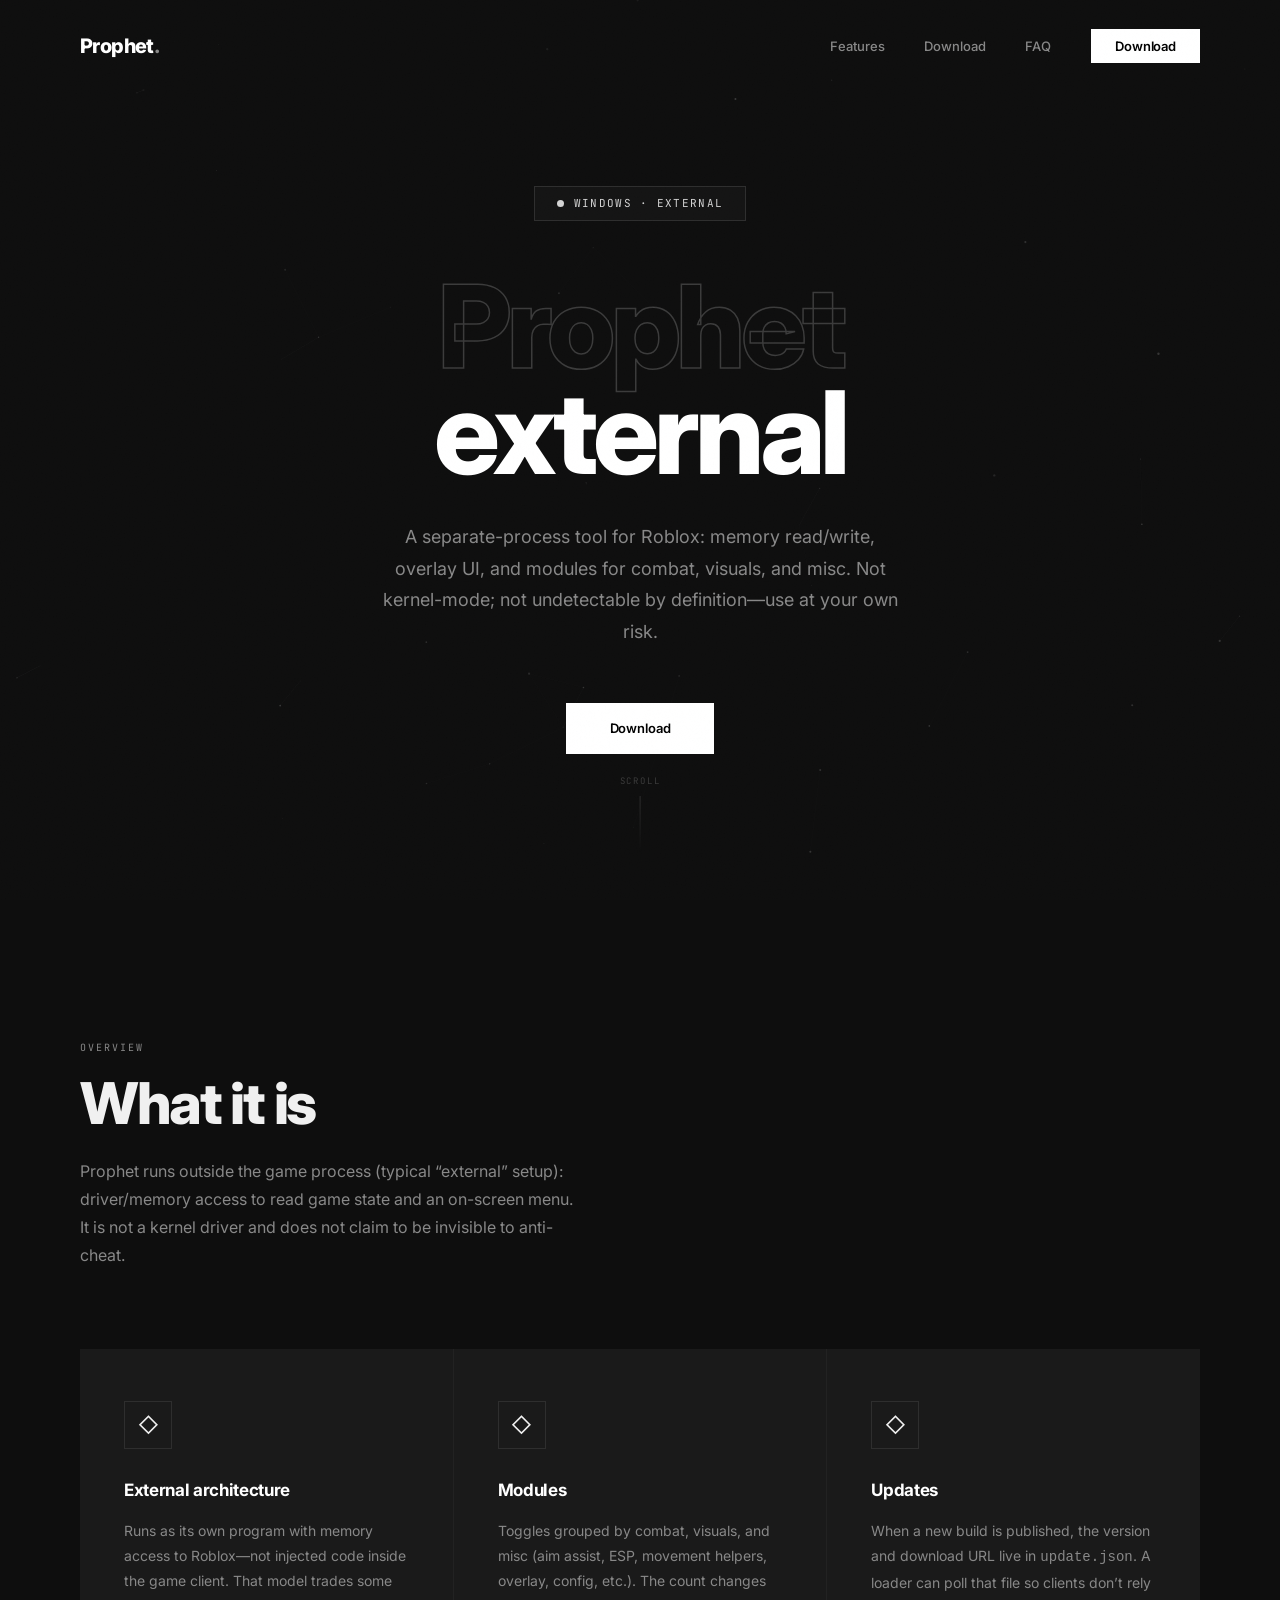
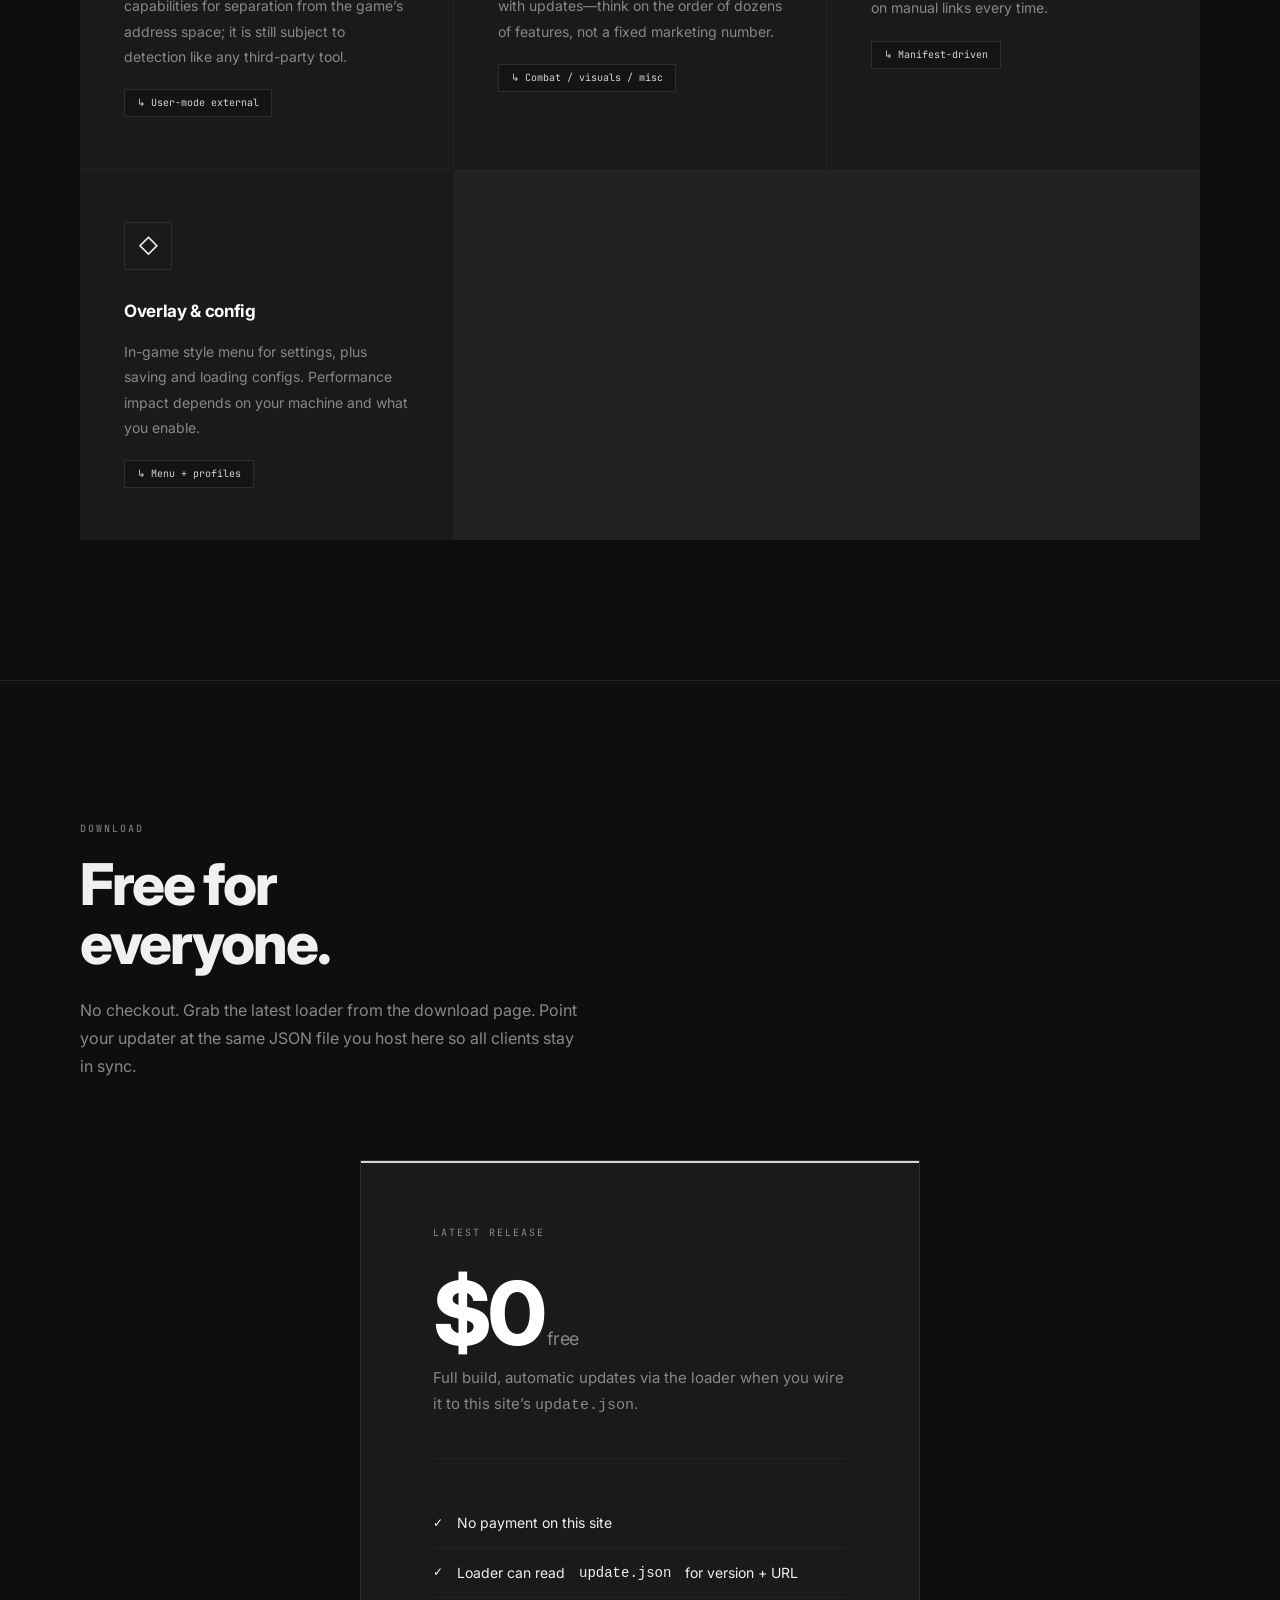
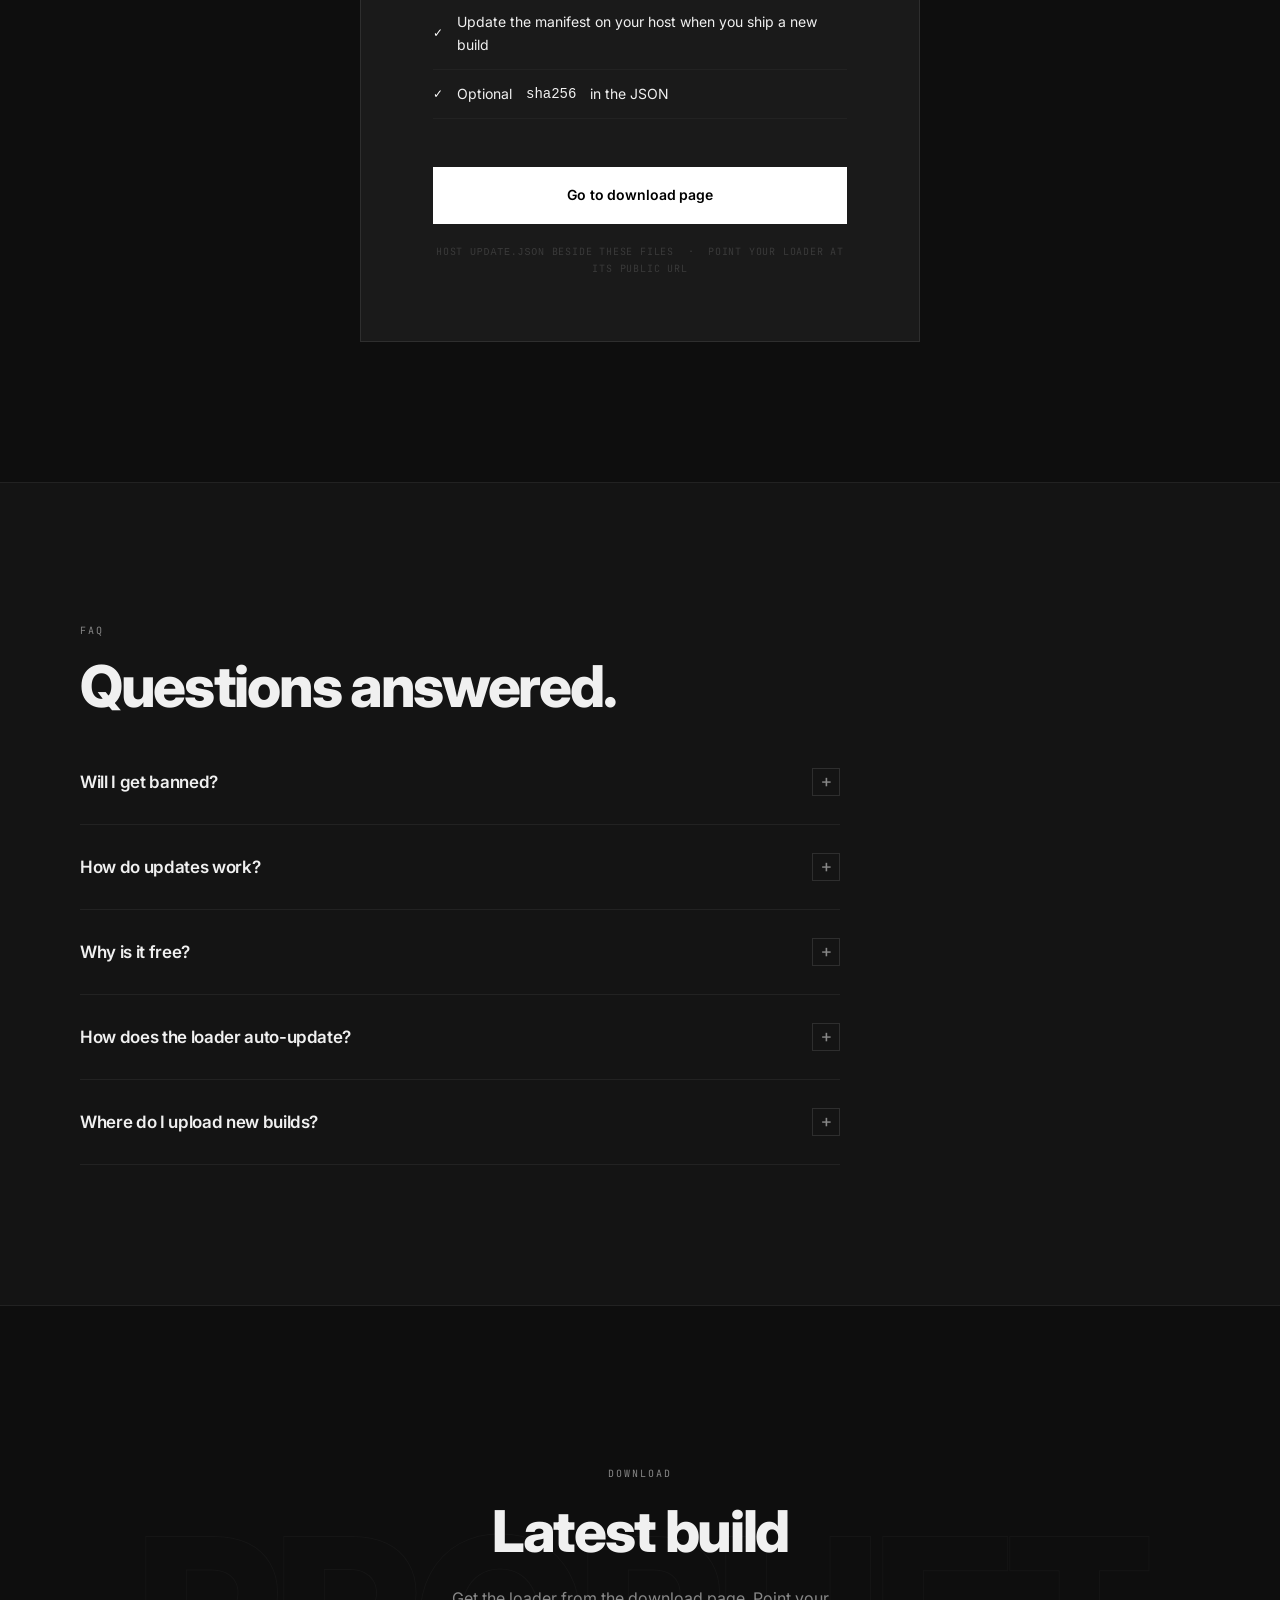
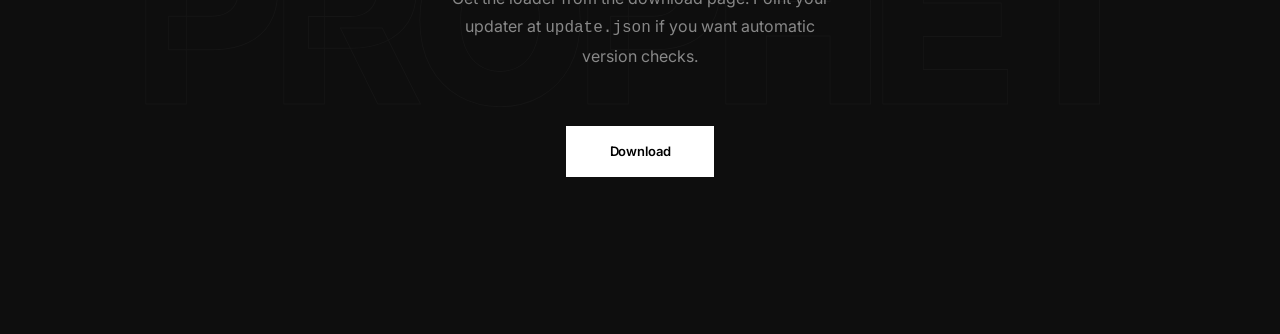
==== commit eb3b8941: "Update index.html" ====
--- a/index.html
+++ b/index.html
@@ -13,11 +13,6 @@
   <!-- Styles -->
   <link rel="stylesheet" href="styles.css">
 
-  <!-- ============================================================
-       STRIPE — Uncomment when ready
-       ============================================================
-  <script src="https://js.stripe.com/v3/"></script>
-  -->
 </head>
 <body>
 
@@ -25,13 +20,12 @@
 
   <!-- ── NAV ── -->
   <nav id="main-nav">
-    <a href="#" class="logo">Prophet<span>.</span></a>
+    <a href="index.html" class="logo">Prophet<span>.</span></a>
     <ul class="nav-links">
       <li><a href="#features">Features</a></li>
-      <li><a href="#pricing">Pricing</a></li>
-      <li><a href="#reviews">Reviews</a></li>
+      <li><a href="download.html">Download</a></li>
       <li><a href="#faq">FAQ</a></li>
-      <li><a href="#pricing" class="nav-cta">Get Access</a></li>
+      <li><a href="download.html" class="nav-cta">Download</a></li>
     </ul>
   </nav>
 
@@ -39,19 +33,18 @@
   <div class="hero">
     <div class="hero-eyebrow">
       <span class="pulse-dot"></span>
-      99.9% Undetected &mdash; Updated Daily
+      Windows · External
     </div>
     <h1 class="hero-title">
-      <span class="hollow">See what</span>
-      <span class="solid">others can't.</span>
+      <span class="hollow">Prophet</span>
+      <span class="solid">external</span>
     </h1>
     <p class="hero-sub">
-      Prophet is the most advanced Roblox external available. Kernel-level bypass,
-      adaptive AI masking, and 100+ precision-engineered modules — always one step ahead.
+      A separate-process tool for Roblox: memory read/write, overlay UI, and modules for combat, visuals, and misc.
+      Not kernel-mode; not undetectable by definition—use at your own risk.
     </p>
     <div class="hero-buttons">
-      <a href="#pricing" class="btn-white">Get Prophet</a>
-      <a href="#" class="btn-outline">Join Discord</a>
+      <a href="download.html" class="btn-white">Download</a>
     </div>
     <div class="scroll-indicator">
       <span>Scroll</span>
@@ -59,80 +52,40 @@
     </div>
   </div>
 
-  <!-- ── STATS BAR ── -->
-  <div class="stats-wrap">
-    <div class="stats-bar">
-      <div class="stat-item reveal">
-        <span class="stat-num" data-target="12000">0</span>
-        <span class="stat-label">Active Users</span>
-      </div>
-      <div class="stat-item reveal" style="transition-delay: .1s">
-        <span class="stat-num">99.9%</span>
-        <span class="stat-label">Undetected Rate</span>
-      </div>
-      <div class="stat-item reveal" style="transition-delay: .2s">
-        <span class="stat-num">100+</span>
-        <span class="stat-label">Modules</span>
-      </div>
-      <div class="stat-item reveal" style="transition-delay: .3s">
-        <span class="stat-num">&lt;0.1%</span>
-        <span class="stat-label">Ban Rate</span>
-      </div>
-      <div class="stat-item reveal" style="transition-delay: .4s">
-        <span class="stat-num">24/7</span>
-        <span class="stat-label">Support</span>
-      </div>
-    </div>
-  </div>
-
   <!-- ── FEATURES ── -->
   <section class="section" id="features">
-    <span class="eyebrow reveal">Why Prophet</span>
-    <h2 class="section-heading reveal">Built to stay<br>invisible.</h2>
-    <p class="section-sub reveal">Every component is purpose-built for longevity. Not a script — a genuine piece of software infrastructure.</p>
+    <span class="eyebrow reveal">Overview</span>
+    <h2 class="section-heading reveal">What it is</h2>
+    <p class="section-sub reveal">Prophet runs outside the game process (typical &ldquo;external&rdquo; setup): driver/memory access to read game state and an on-screen menu. It is not a kernel driver and does not claim to be invisible to anti-cheat.</p>
 
     <div class="features-grid">
 
       <div class="feature-card reveal">
-        <div class="feature-icon-wrap">🛡</div>
-        <div class="feature-title">Kernel-level bypass</div>
-        <div class="feature-body">Prophet operates beneath the detection surface. Our driver-level integration intercepts scanner queries before they reach user space — making Prophet fundamentally invisible to all current anti-cheat implementations.</div>
-        <span class="feature-pip">↳ 18 months undetected</span>
+        <div class="feature-icon-wrap">◇</div>
+        <div class="feature-title">External architecture</div>
+        <div class="feature-body">Runs as its own program with memory access to Roblox—not injected code inside the game client. That model trades some capabilities for separation from the game&rsquo;s address space; it is still subject to detection like any third-party tool.</div>
+        <span class="feature-pip">↳ User-mode external</span>
       </div>
 
       <div class="feature-card reveal" style="transition-delay: .1s">
-        <div class="feature-icon-wrap">⚡</div>
-        <div class="feature-title">0.3ms injection speed</div>
-        <div class="feature-body">Proprietary memory injection pipeline achieves sub-millisecond execution with no frame drops and under 1% CPU overhead. Your game performance is completely untouched from the moment Prophet loads.</div>
-        <span class="feature-pip">↳ &lt;1% FPS impact</span>
+        <div class="feature-icon-wrap">◇</div>
+        <div class="feature-title">Modules</div>
+        <div class="feature-body">Toggles grouped by combat, visuals, and misc (aim assist, ESP, movement helpers, overlay, config, etc.). The count changes with updates—think on the order of dozens of features, not a fixed marketing number.</div>
+        <span class="feature-pip">↳ Combat / visuals / misc</span>
       </div>
 
       <div class="feature-card reveal" style="transition-delay: .2s">
-        <div class="feature-icon-wrap">🔄</div>
-        <div class="feature-title">Automatic updates</div>
-        <div class="feature-body">Our infrastructure monitors Roblox deployments in real time. Patches compile and push silently within minutes of any game update. No manual downloads, no downtime, no interruption — ever.</div>
-        <span class="feature-pip">↳ Avg. patch time: 8 min</span>
-      </div>
-
-      <div class="feature-card reveal" style="transition-delay: .05s">
-        <div class="feature-icon-wrap">🧠</div>
-        <div class="feature-title">AI behaviour masking</div>
-        <div class="feature-body">Prophet's adaptive AI engine mimics organic human input patterns — randomised timing, jitter profiles, and environmental heuristics that fool both server-side and client-side detection systems simultaneously.</div>
-        <span class="feature-pip">↳ Human-pattern simulation</span>
+        <div class="feature-icon-wrap">◇</div>
+        <div class="feature-title">Updates</div>
+        <div class="feature-body">When a new build is published, the version and download URL live in <code class="inline-code">update.json</code>. A loader can poll that file so clients don&rsquo;t rely on manual links every time.</div>
+        <span class="feature-pip">↳ Manifest-driven</span>
       </div>
 
       <div class="feature-card reveal" style="transition-delay: .15s">
-        <div class="feature-icon-wrap">🎛</div>
-        <div class="feature-title">100+ modules</div>
-        <div class="feature-body">From precision aim assist and full ESP to automated grinding, speed control, and anti-AFK — every module ships pre-configured and ready to use. Open Prophet, enable what you need, play.</div>
-        <span class="feature-pip">↳ Zero configuration needed</span>
-      </div>
-
-      <div class="feature-card reveal" style="transition-delay: .25s">
-        <div class="feature-icon-wrap">💬</div>
-        <div class="feature-title">Priority support</div>
-        <div class="feature-body">Dedicated Discord support staffed by real engineers. Average first response under 10 minutes. Every issue tracked to resolution — not handed off to a bot and left open for days.</div>
-        <span class="feature-pip">↳ &lt;10 min response time</span>
+        <div class="feature-icon-wrap">◇</div>
+        <div class="feature-title">Overlay &amp; config</div>
+        <div class="feature-body">In-game style menu for settings, plus saving and loading configs. Performance impact depends on your machine and what you enable.</div>
+        <span class="feature-pip">↳ Menu + profiles</span>
       </div>
 
     </div>
@@ -140,81 +93,25 @@
 
   <div class="section-divider"></div>
 
-  <!-- ── TESTIMONIALS ── -->
-  <div class="section-alt" id="reviews">
-    <div class="section-inner">
-      <span class="eyebrow reveal">Community</span>
-      <h2 class="section-heading reveal">12,000+ players<br>can't be wrong.</h2>
-      <p class="section-sub reveal">Real results from real users. No cherry-picked screenshots — just what people say unprompted in our Discord.</p>
-
-      <div class="testimonials-grid">
-
-        <div class="testimonial reveal">
-          <span class="testimonial-quote">"</span>
-          <p class="testimonial-text">Been running Prophet on my main for four months straight. Zero bans, zero flags. The auto-update means I never even think about maintenance.</p>
-          <span class="testimonial-author">— xNova_</span>
-        </div>
-
-        <div class="testimonial reveal" style="transition-delay: .1s">
-          <span class="testimonial-quote">"</span>
-          <p class="testimonial-text">Switched from two different competitors and the difference is night and day. The injection speed alone is immediately noticeable — it's technically in a different class.</p>
-          <span class="testimonial-author">— d3vr4n</span>
-        </div>
-
-        <div class="testimonial reveal" style="transition-delay: .2s">
-          <span class="testimonial-quote">"</span>
-          <p class="testimonial-text">The AI masking is what gets me. It genuinely moves like a human. 300+ hours on the same account. Not a single check, not a single flag.</p>
-          <span class="testimonial-author">— Kalvyn.exe</span>
-        </div>
-
-        <div class="testimonial reveal" style="transition-delay: .05s">
-          <span class="testimonial-quote">"</span>
-          <p class="testimonial-text">Setup was literally 2 minutes. Everything pre-configured, nothing to learn. I was expecting an hour of docs but it just worked immediately out of the box.</p>
-          <span class="testimonial-author">— r3tro_plays</span>
-        </div>
-
-        <div class="testimonial reveal" style="transition-delay: .15s">
-          <span class="testimonial-quote">"</span>
-          <p class="testimonial-text">Support responded in 6 minutes at 2am. Diagnosed my issue, had it patched same session. That level of service on a cheat client is genuinely unheard of.</p>
-          <span class="testimonial-author">— VoidScript</span>
-        </div>
-
-        <div class="testimonial reveal" style="transition-delay: .25s">
-          <span class="testimonial-quote">"</span>
-          <p class="testimonial-text">Paid for itself in the first five days with the farming automation. Nothing else even comes close on value. One-time purchase, permanent results.</p>
-          <span class="testimonial-author">— loopkid99</span>
-        </div>
-
-      </div>
-    </div>
-  </div>
-
-  <div class="section-divider"></div>
-
-  <!-- ── PRICING ── -->
-  <section class="section" id="pricing">
-    <span class="eyebrow reveal">Pricing</span>
-    <h2 class="section-heading reveal">One price.<br>Full access.</h2>
-    <p class="section-sub reveal">No tiers. No subscriptions. No feature gating. Pay once and get everything Prophet has — forever, including all future updates.</p>
+  <!-- ── DOWNLOAD (free) ── -->
+  <section class="section" id="download">
+    <span class="eyebrow reveal">Download</span>
+    <h2 class="section-heading reveal">Free for<br>everyone.</h2>
+    <p class="section-sub reveal">No checkout. Grab the latest loader from the download page. Point your updater at the same JSON file you host here so all clients stay in sync.</p>
 
     <div class="pricing-wrap">
       <div class="plan-single reveal">
-        <span class="plan-tier">Lifetime Access</span>
-        <div class="plan-price"><sup>$</sup>49<span class="period"> one-time</span></div>
-        <p class="plan-tagline">Pay once. Every feature, every update, every module — yours permanently. No recurring charges, ever.</p>
+        <span class="plan-tier">Latest release</span>
+        <div class="plan-price plan-price--free">$0<span class="period"> free</span></div>
+        <p class="plan-tagline">Full build, automatic updates via the loader when you wire it to this site&rsquo;s <code class="inline-code">update.json</code>.</p>
         <ul class="plan-features">
-          <li>Full kernel-level bypass suite</li>
-          <li>100+ modules, pre-configured</li>
-          <li>AI behaviour masking engine</li>
-          <li>Lifetime automatic updates</li>
-          <li>Priority support channel</li>
-          <li>Unlimited accounts</li>
-          <li>Early access to new modules</li>
-          <li>Private Discord community</li>
+          <li>No payment on this site</li>
+          <li>Loader can read <code class="inline-code">update.json</code> for version + URL</li>
+          <li>Update the manifest on your host when you ship a new build</li>
+          <li>Optional <code class="inline-code">sha256</code> in the JSON</li>
         </ul>
-        <!-- STRIPE: Change href="#" to onclick="handleCheckout()" when ready -->
-        <a href="#" class="plan-cta" data-price-id="price_YOUR_ID_HERE">Get Prophet now</a>
-        <p class="plan-note">Secure checkout via Stripe &nbsp;·&nbsp; Instant delivery &nbsp;·&nbsp; 48hr refund window</p>
+        <a href="download.html" class="plan-cta">Go to download page</a>
+        <p class="plan-note">Host <code class="inline-code">update.json</code> beside these files &nbsp;·&nbsp; Point your loader at its public URL</p>
       </div>
     </div>
   </section>
@@ -231,11 +128,11 @@
 
         <div class="faq-item reveal">
           <button class="faq-toggle">
-            <span class="faq-q">Is Prophet actually undetected?</span>
-            <span class="faq-icon">+</span>
-          </button>
-          <div class="faq-body">
-            <p class="faq-a">Yes. Prophet operates at a kernel level that conventional Roblox anti-cheat cannot reach. We track ban rates across our entire user base in real time — currently under 0.1%. If our detection status ever changes, we pause service immediately and push a patch before resuming.</p>
+            <span class="faq-q">Will I get banned?</span>
+            <span class="faq-icon">+</span>
+          </button>
+          <div class="faq-body">
+            <p class="faq-a">Maybe. Roblox&rsquo;s terms prohibit cheating; anti-cheat and reports exist. Nothing here is a guarantee of safety. Prophet is not kernel-mode and does not make you undetectable.</p>
           </div>
         </div>
 
@@ -245,47 +142,37 @@
             <span class="faq-icon">+</span>
           </button>
           <div class="faq-body">
-            <p class="faq-a">Completely automatically. Our infrastructure monitors Roblox deployments in real time and deploys patches within minutes of any game update. You never re-download or reconfigure anything — Prophet handles it silently in the background.</p>
-          </div>
-        </div>
-
-        <div class="faq-item reveal">
-          <button class="faq-toggle">
-            <span class="faq-q">Is this really a one-time payment?</span>
-            <span class="faq-icon">+</span>
-          </button>
-          <div class="faq-body">
-            <p class="faq-a">Yes, completely. You pay once and own Prophet permanently — including all future updates, new modules, and feature additions. There are no hidden recurring fees, no renewal prompts, and no surprise charges. Your licence never expires.</p>
-          </div>
-        </div>
-
-        <div class="faq-item reveal">
-          <button class="faq-toggle">
-            <span class="faq-q">What happens if I get banned?</span>
-            <span class="faq-icon">+</span>
-          </button>
-          <div class="faq-body">
-            <p class="faq-a">In the rare event a ban is directly caused by a fault in Prophet, we provide full support and account assistance. Our track record is a sub-0.1% ban rate across tens of thousands of sessions. We stand firmly behind our product.</p>
-          </div>
-        </div>
-
-        <div class="faq-item reveal">
-          <button class="faq-toggle">
-            <span class="faq-q">How do I get access after purchasing?</span>
-            <span class="faq-icon">+</span>
-          </button>
-          <div class="faq-body">
-            <p class="faq-a">Instantly. After checkout you receive a licence key and download link via email. Join our Discord, open an onboarding ticket, and our team will have you fully set up in under five minutes.</p>
-          </div>
-        </div>
-
-        <div class="faq-item reveal">
-          <button class="faq-toggle">
-            <span class="faq-q">Do you offer refunds?</span>
-            <span class="faq-icon">+</span>
-          </button>
-          <div class="faq-body">
-            <p class="faq-a">We offer a 48-hour refund window if Prophet does not function on your system and our support team cannot resolve the issue. Refunds are processed through Stripe and typically appear within 3–5 business days.</p>
+            <p class="faq-a">New builds are announced by changing <code class="inline-code">update.json</code> (version + <code class="inline-code">download_url</code>). If your loader checks that file, it can fetch updates when you publish them. Game updates can break tools until someone ships a fix.</p>
+          </div>
+        </div>
+
+        <div class="faq-item reveal">
+          <button class="faq-toggle">
+            <span class="faq-q">Why is it free?</span>
+            <span class="faq-icon">+</span>
+          </button>
+          <div class="faq-body">
+            <p class="faq-a">Distribution is handled from the download page and <code class="inline-code">update.json</code>. There is no purchase flow on this site.</p>
+          </div>
+        </div>
+
+        <div class="faq-item reveal">
+          <button class="faq-toggle">
+            <span class="faq-q">How does the loader auto-update?</span>
+            <span class="faq-icon">+</span>
+          </button>
+          <div class="faq-body">
+            <p class="faq-a">Configure your loader to fetch the hosted <code class="inline-code">update.json</code> (see the download page for the exact URL). When you bump <code class="inline-code">version</code> and set <code class="inline-code">download_url</code>, clients that compare versions can pull the new build automatically.</p>
+          </div>
+        </div>
+
+        <div class="faq-item reveal">
+          <button class="faq-toggle">
+            <span class="faq-q">Where do I upload new builds?</span>
+            <span class="faq-icon">+</span>
+          </button>
+          <div class="faq-body">
+            <p class="faq-a">Upload your binary or archive anywhere you control (CDN, GitHub Releases, etc.), then update <code class="inline-code">download_url</code> and optionally <code class="inline-code">sha256</code> in <code class="inline-code">update.json</code> on this site.</p>
           </div>
         </div>
 
@@ -295,25 +182,23 @@
 
   <!-- ── FINAL CTA ── -->
   <div class="cta-section">
-    <span class="eyebrow reveal" style="display: block; margin-bottom: 20px;">Ready?</span>
-    <h2 class="section-heading reveal" style="margin-bottom: 24px;">Stop playing at<br>a disadvantage.</h2>
+    <span class="eyebrow reveal" style="display: block; margin-bottom: 20px;">Download</span>
+    <h2 class="section-heading reveal" style="margin-bottom: 24px;">Latest build</h2>
     <p class="reveal" style="font-size: 16px; color: var(--text-dim); margin-bottom: 56px; max-width: 400px; margin-left: auto; margin-right: auto; line-height: 1.75; font-weight: 400;">
-      Join 12,000+ players already running Prophet. Setup takes under five minutes. One payment, lifetime access.
+      Get the loader from the download page. Point your updater at <code class="inline-code">update.json</code> if you want automatic version checks.
     </p>
     <div class="hero-buttons reveal">
-      <a href="#pricing" class="btn-white">Get Prophet now</a>
-      <a href="#" class="btn-outline">Discord community</a>
+      <a href="download.html" class="btn-white">Download</a>
     </div>
   </div>
 
   <!-- ── FOOTER ── */
   <footer>
-    <a href="#" class="footer-logo">Prophet<span>.</span></a>
+    <a href="index.html" class="footer-logo">Prophet<span>.</span></a>
     <ul class="footer-links">
-      <li><a href="#">Discord</a></li>
+      <li><a href="download.html">Download</a></li>
       <li><a href="#">Terms</a></li>
       <li><a href="#">Privacy</a></li>
-      <li><a href="#">Support</a></li>
     </ul>
     <span class="footer-copy">© 2025 Prophet™ — Not affiliated with Roblox Corporation</span>
   </footer>
@@ -322,4 +207,4 @@
   <script src="main.js"></script>
 
 </body>
-</html>+</html>
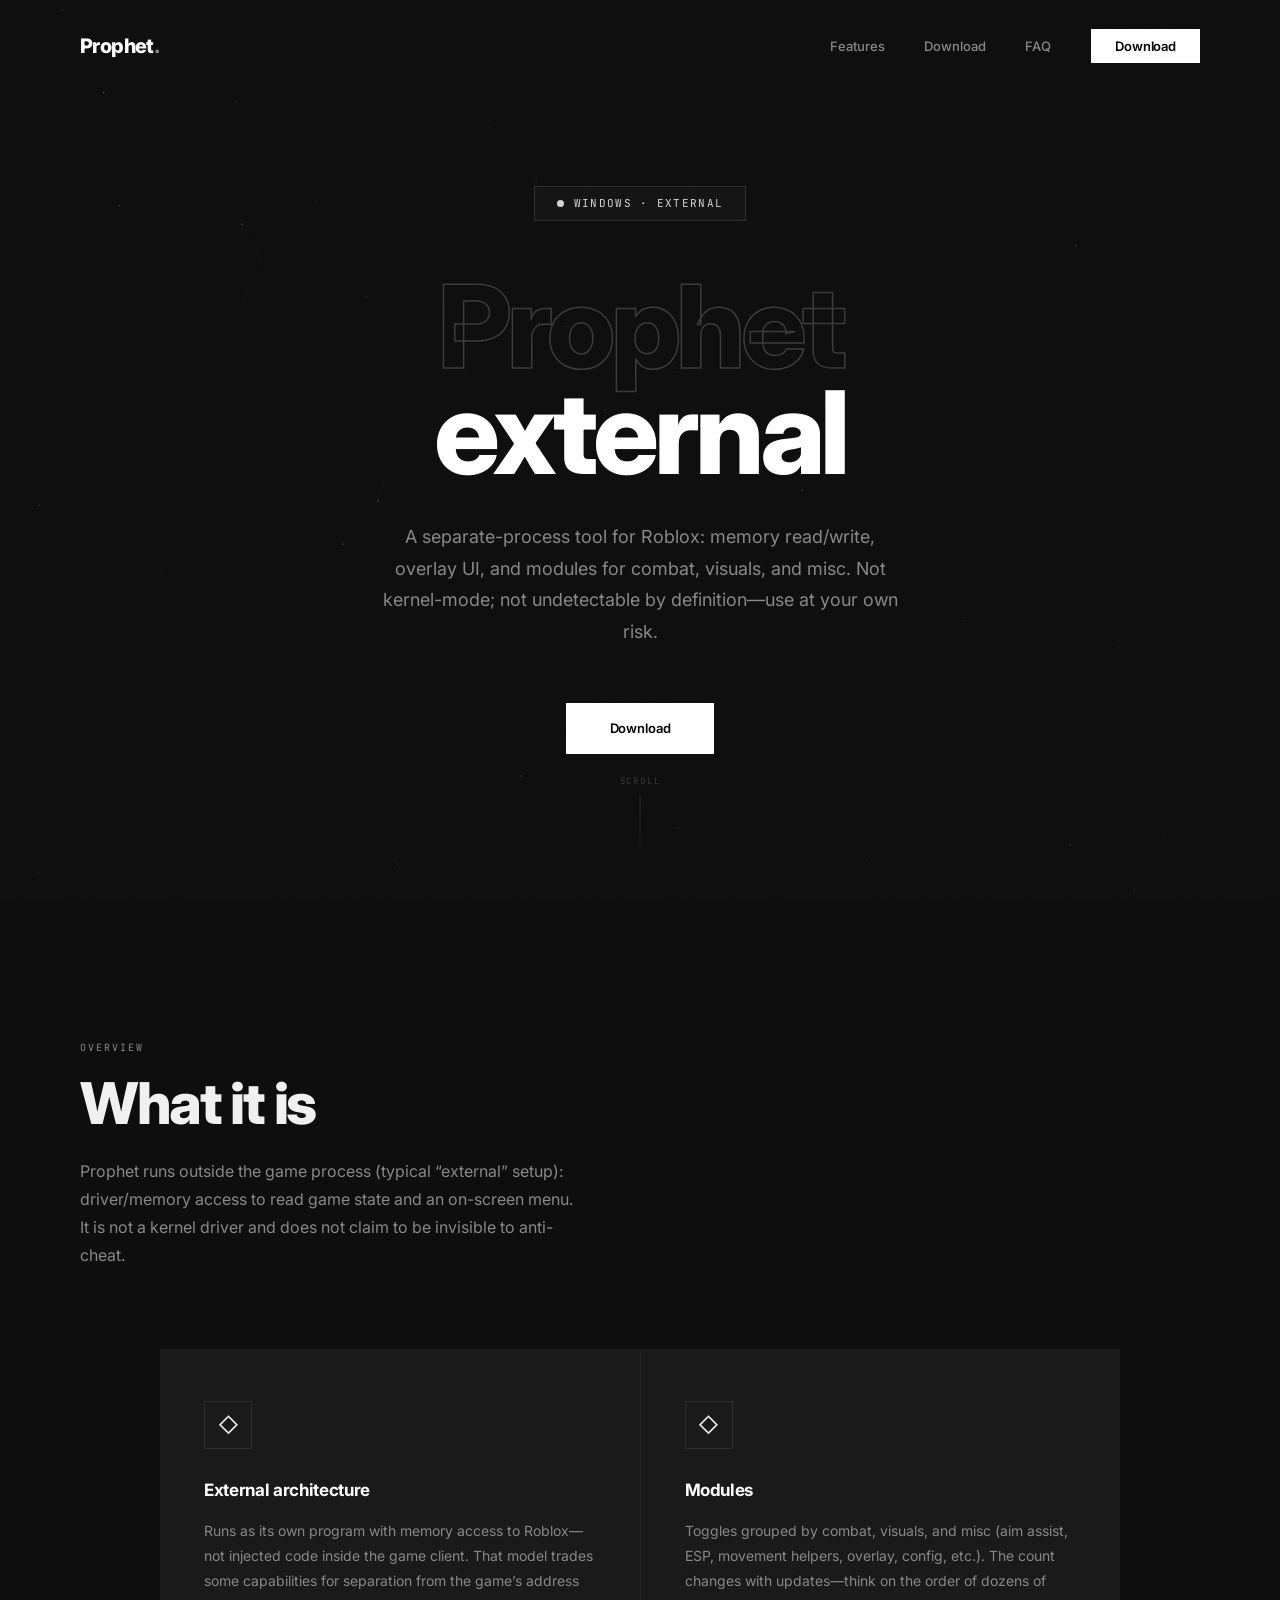
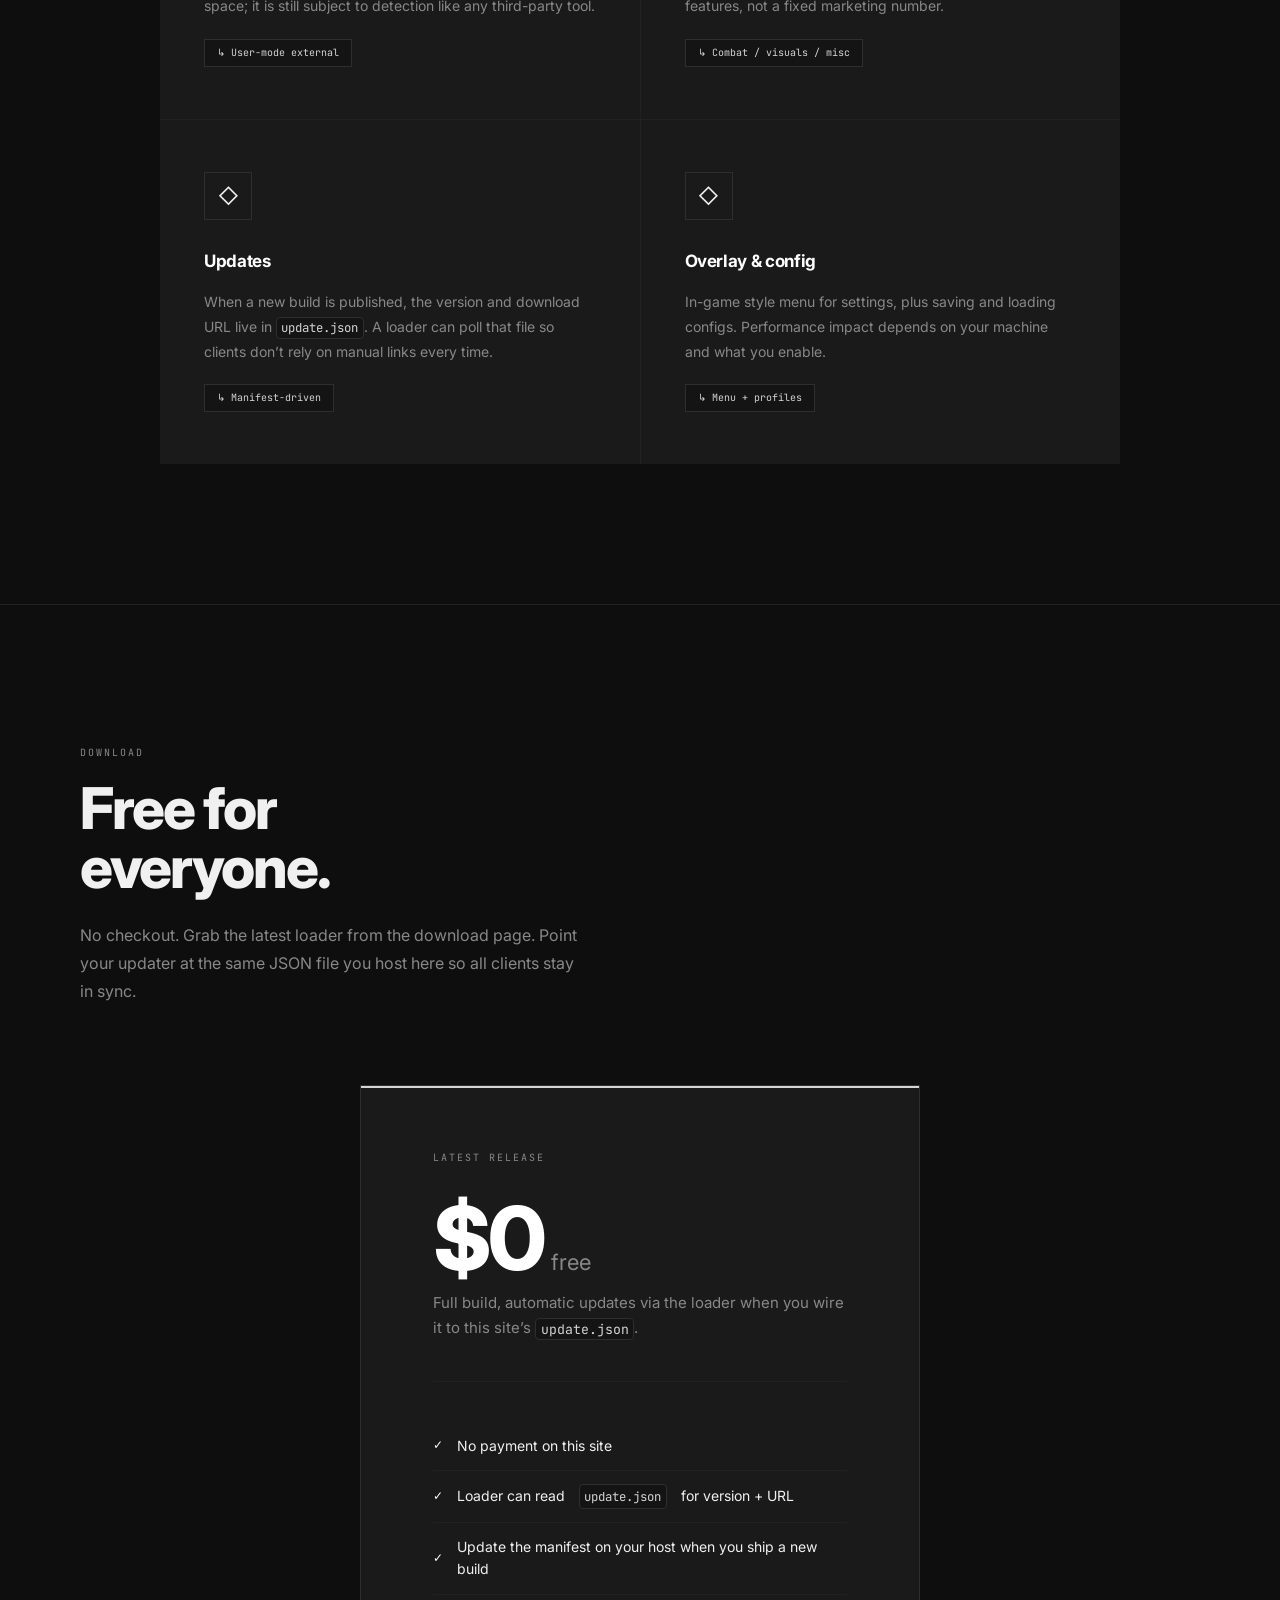
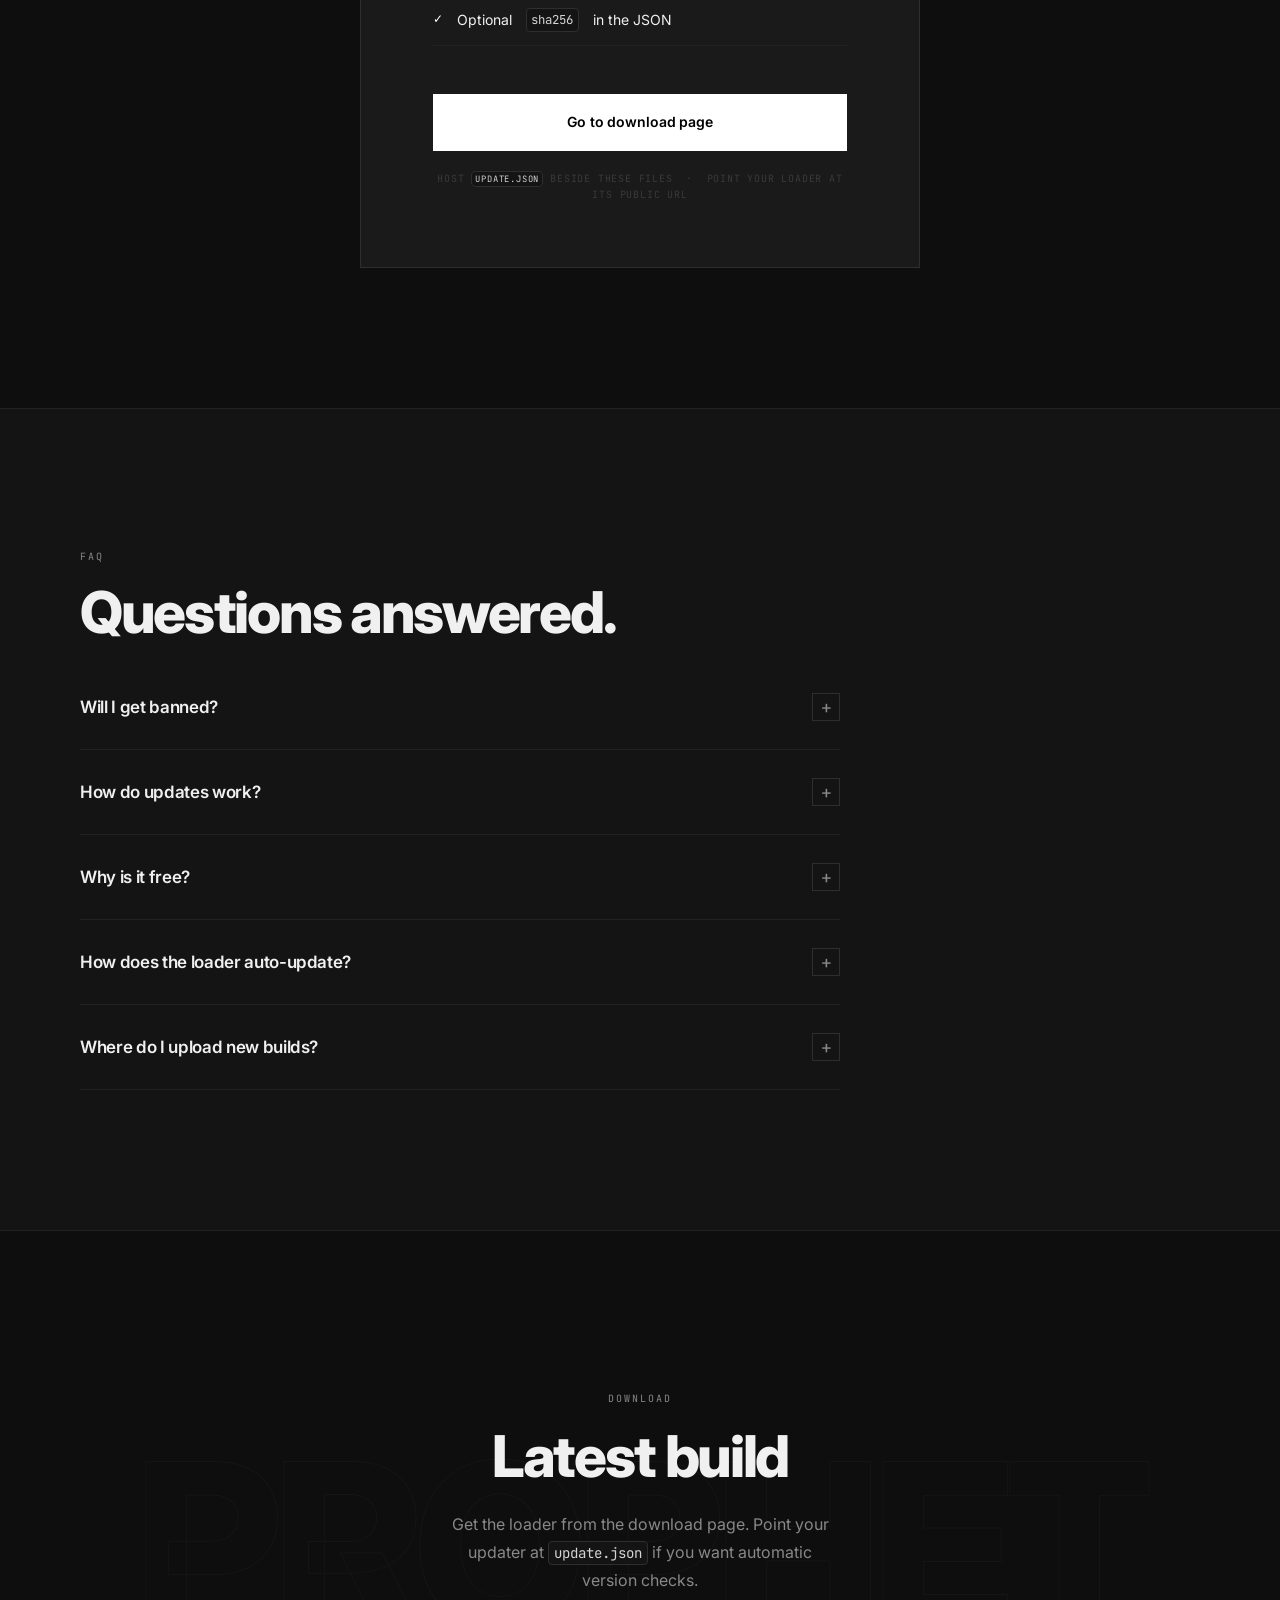
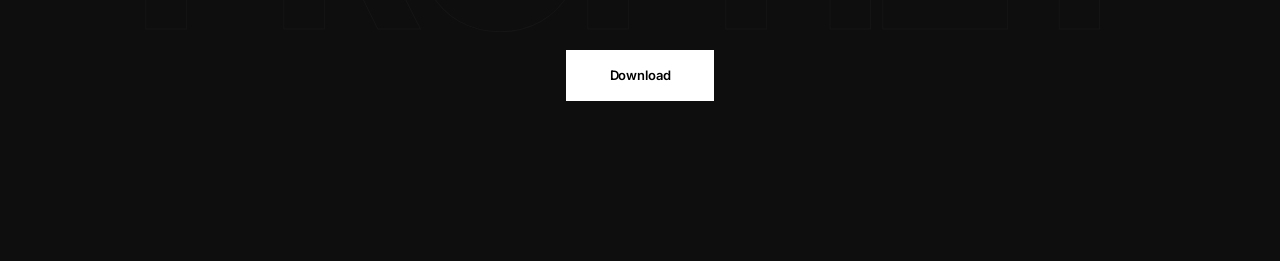
==== commit 71d2778b: "Add files via upload" ====
--- a/index.html
+++ b/index.html
@@ -207,4 +207,4 @@
   <script src="main.js"></script>
 
 </body>
-</html>
+</html>
--- a/styles.css
+++ b/styles.css
@@ -405,9 +405,11 @@
    ============================================================ */
 .features-grid {
   display: grid;
-  grid-template-columns: repeat(3, 1fr);
+  grid-template-columns: repeat(2, 1fr);
   gap: 1px;
   background: var(--border);
+  max-width: 960px;
+  margin: 0 auto;
 }
 
 .feature-card {
@@ -570,6 +572,24 @@
   color: var(--text-dim);
   font-weight: 400;
   letter-spacing: -0.01em;
+}
+
+.plan-price--free {
+  font-size: clamp(56px, 10vw, 88px);
+}
+.plan-price--free .period {
+  font-size: 22px;
+  margin-left: 0.15em;
+}
+
+.inline-code {
+  font-family: 'JetBrains Mono', monospace;
+  font-size: 0.88em;
+  padding: 0.12em 0.35em;
+  background: var(--surface);
+  border: 1px solid var(--border2);
+  border-radius: 4px;
+  color: var(--accent);
 }
 
 .plan-tagline {
@@ -763,6 +783,97 @@
 /* ── DIVIDER ── */
 .section-divider { width: 100%; height: 1px; background: var(--border); }
 
+/* ── DOWNLOAD PAGE ── */
+.dl-hero {
+  min-height: auto;
+  padding: 140px 40px 80px;
+  text-align: center;
+}
+.dl-card {
+  max-width: 560px;
+  margin: 0 auto;
+  border: 1px solid var(--border2);
+  background: var(--surface2);
+  padding: 48px 40px;
+  position: relative;
+  text-align: left;
+}
+.dl-card::before {
+  content: '';
+  position: absolute;
+  top: 0; left: 0; right: 0;
+  height: 2px;
+  background: var(--accent);
+}
+.dl-meta {
+  font-family: 'JetBrains Mono', monospace;
+  font-size: 11px;
+  letter-spacing: 0.06em;
+  color: var(--text-dim);
+  margin-bottom: 12px;
+}
+.dl-version {
+  font-family: 'Inter', sans-serif;
+  font-size: 42px;
+  font-weight: 800;
+  letter-spacing: -0.04em;
+  color: var(--white);
+  margin-bottom: 8px;
+}
+.dl-status {
+  font-size: 14px;
+  color: var(--text-dim);
+  margin-bottom: 28px;
+  line-height: 1.6;
+}
+.dl-actions {
+  display: flex;
+  flex-wrap: wrap;
+  gap: 12px;
+  margin-bottom: 32px;
+}
+.dl-url-block {
+  margin-top: 28px;
+  padding-top: 24px;
+  border-top: 1px solid var(--border);
+}
+.dl-url-label {
+  font-family: 'JetBrains Mono', monospace;
+  font-size: 10px;
+  letter-spacing: 0.15em;
+  text-transform: uppercase;
+  color: var(--text-dim);
+  margin-bottom: 10px;
+  display: block;
+}
+.dl-url {
+  display: block;
+  font-family: 'JetBrains Mono', monospace;
+  font-size: 11px;
+  word-break: break-all;
+  color: var(--accent);
+  padding: 14px 16px;
+  background: var(--surface);
+  border: 1px solid var(--border2);
+  border-radius: 0;
+}
+.dl-json-hint {
+  font-size: 13px;
+  color: var(--text-dim);
+  line-height: 1.75;
+  margin-top: 20px;
+}
+.dl-json-hint pre {
+  margin-top: 12px;
+  padding: 16px;
+  background: var(--bg);
+  border: 1px solid var(--border);
+  font-family: 'JetBrains Mono', monospace;
+  font-size: 11px;
+  overflow-x: auto;
+  color: var(--text-dim);
+}
+
 /* ============================================================
    KEYFRAMES
    ============================================================ */
@@ -786,7 +897,6 @@
 @media (max-width: 1000px) {
   .section { padding: 100px 28px; }
   .section-inner { padding: 0 28px; }
-  .features-grid { grid-template-columns: 1fr 1fr; }
   .testimonials-grid { grid-template-columns: 1fr; }
   .stats-bar { flex-wrap: wrap; }
   .stat-item { flex: 1 1 33%; border-right: none; border-bottom: 1px solid var(--border); }
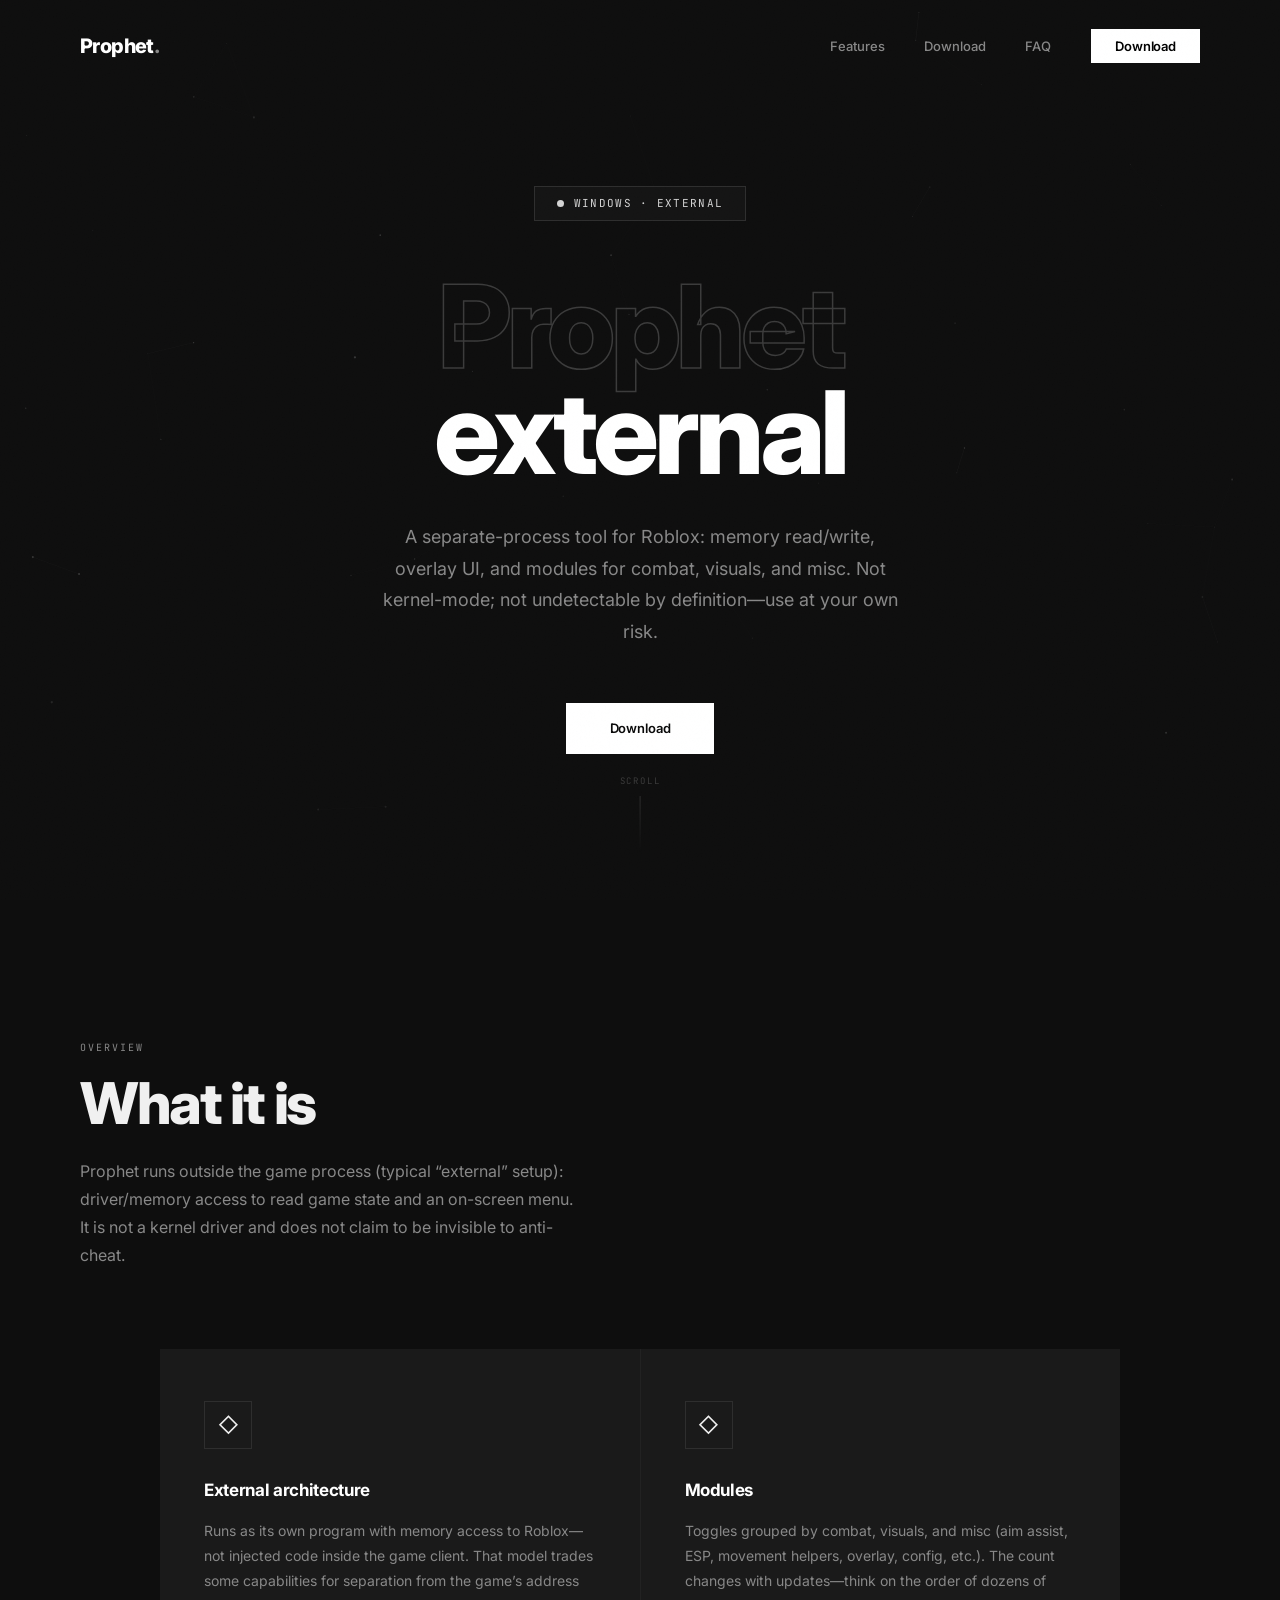
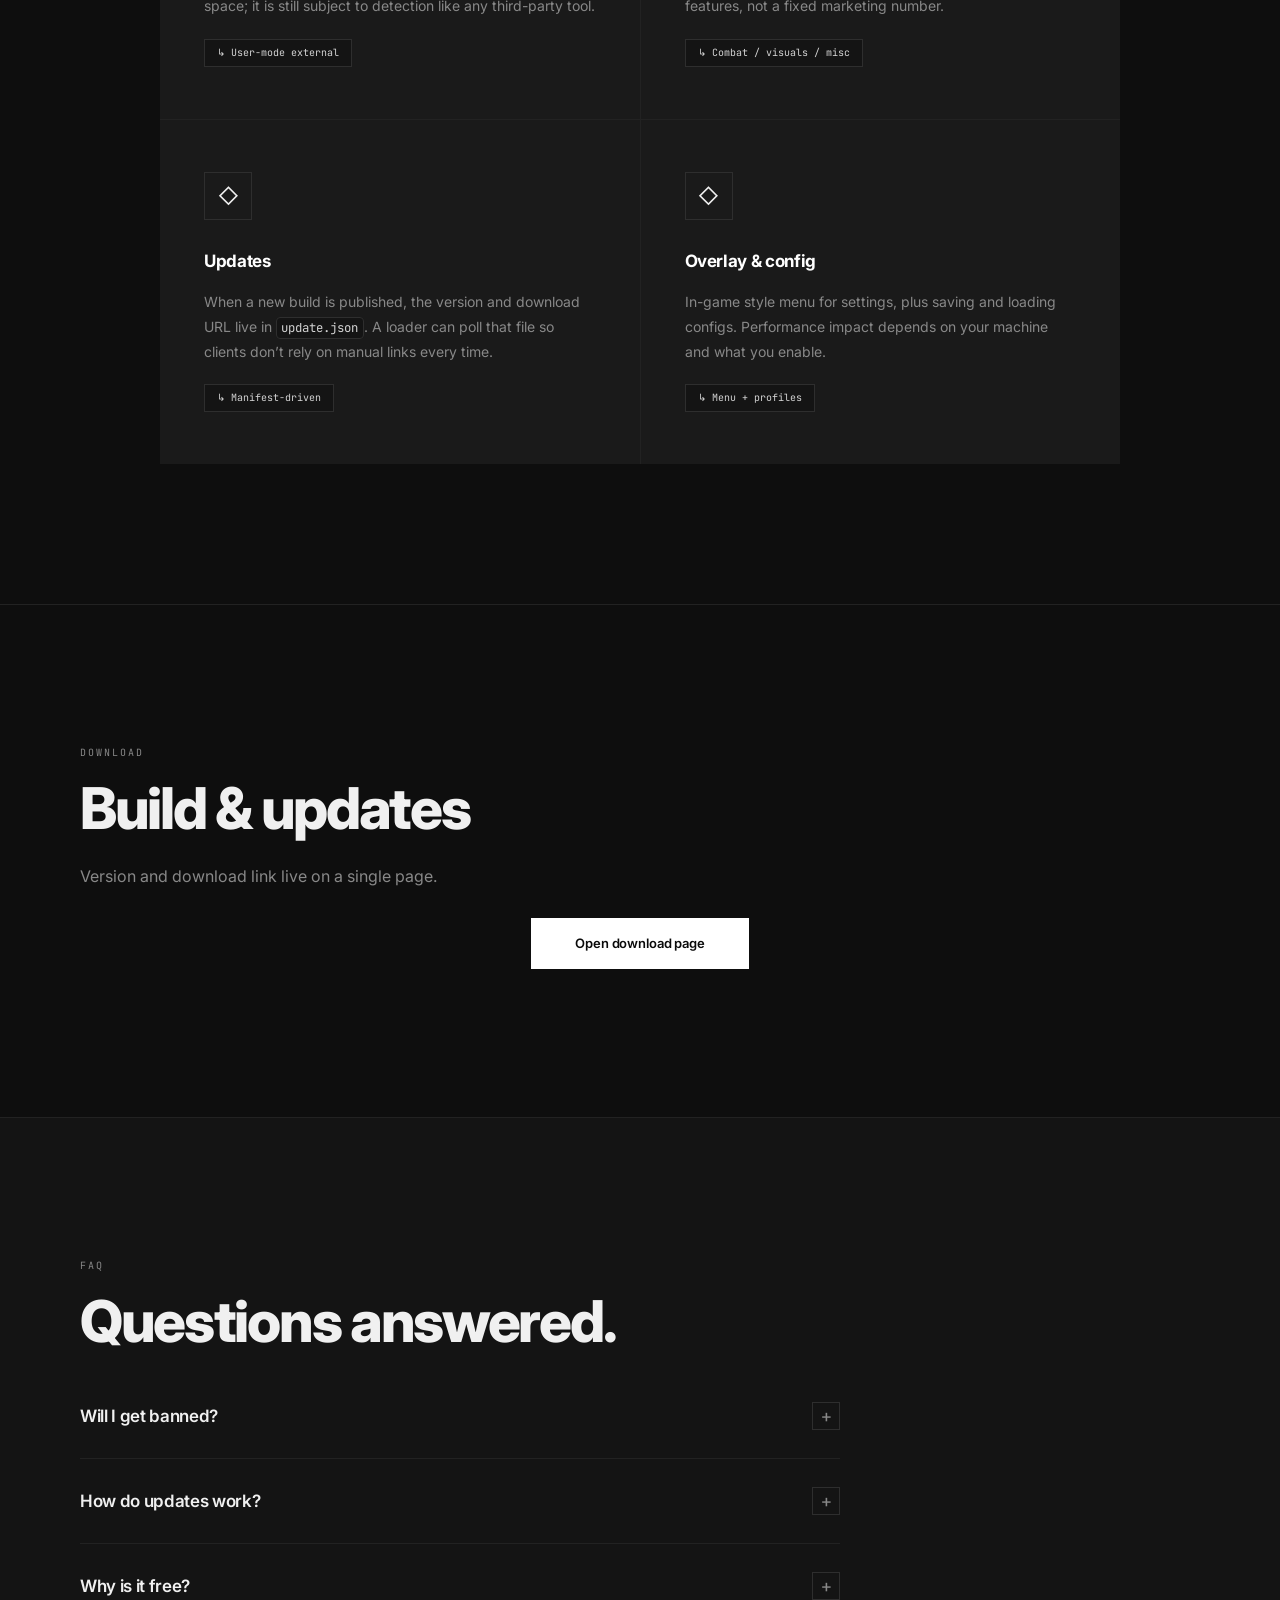
==== commit 8fe14b9a: "Add files via upload" ====
--- a/index.html
+++ b/index.html
@@ -93,27 +93,12 @@
 
   <div class="section-divider"></div>
 
-  <!-- ── DOWNLOAD (free) ── -->
-  <section class="section" id="download">
+  <!-- ── DOWNLOAD ── -->
+  <section class="section section-download" id="download">
     <span class="eyebrow reveal">Download</span>
-    <h2 class="section-heading reveal">Free for<br>everyone.</h2>
-    <p class="section-sub reveal">No checkout. Grab the latest loader from the download page. Point your updater at the same JSON file you host here so all clients stay in sync.</p>
-
-    <div class="pricing-wrap">
-      <div class="plan-single reveal">
-        <span class="plan-tier">Latest release</span>
-        <div class="plan-price plan-price--free">$0<span class="period"> free</span></div>
-        <p class="plan-tagline">Full build, automatic updates via the loader when you wire it to this site&rsquo;s <code class="inline-code">update.json</code>.</p>
-        <ul class="plan-features">
-          <li>No payment on this site</li>
-          <li>Loader can read <code class="inline-code">update.json</code> for version + URL</li>
-          <li>Update the manifest on your host when you ship a new build</li>
-          <li>Optional <code class="inline-code">sha256</code> in the JSON</li>
-        </ul>
-        <a href="download.html" class="plan-cta">Go to download page</a>
-        <p class="plan-note">Host <code class="inline-code">update.json</code> beside these files &nbsp;·&nbsp; Point your loader at its public URL</p>
-      </div>
-    </div>
+    <h2 class="section-heading reveal">Build &amp; updates</h2>
+    <p class="section-sub reveal">Version and download link live on a single page.</p>
+    <p class="reveal download-cta-wrap"><a href="download.html" class="btn-white">Open download page</a></p>
   </section>
 
   <div class="section-divider"></div>
@@ -142,7 +127,7 @@
             <span class="faq-icon">+</span>
           </button>
           <div class="faq-body">
-            <p class="faq-a">New builds are announced by changing <code class="inline-code">update.json</code> (version + <code class="inline-code">download_url</code>). If your loader checks that file, it can fetch updates when you publish them. Game updates can break tools until someone ships a fix.</p>
+            <p class="faq-a">You publish new binaries wherever you host files, then edit the site&rsquo;s <code class="inline-code">update.json</code> (bump <code class="inline-code">version</code>, set <code class="inline-code">download_url</code>, optional <code class="inline-code">sha256</code>). The loader reads that JSON from the URL shown on the download page. Game updates can break tools until a new build ships.</p>
           </div>
         </div>
 
@@ -152,43 +137,11 @@
             <span class="faq-icon">+</span>
           </button>
           <div class="faq-body">
-            <p class="faq-a">Distribution is handled from the download page and <code class="inline-code">update.json</code>. There is no purchase flow on this site.</p>
-          </div>
-        </div>
-
-        <div class="faq-item reveal">
-          <button class="faq-toggle">
-            <span class="faq-q">How does the loader auto-update?</span>
-            <span class="faq-icon">+</span>
-          </button>
-          <div class="faq-body">
-            <p class="faq-a">Configure your loader to fetch the hosted <code class="inline-code">update.json</code> (see the download page for the exact URL). When you bump <code class="inline-code">version</code> and set <code class="inline-code">download_url</code>, clients that compare versions can pull the new build automatically.</p>
-          </div>
-        </div>
-
-        <div class="faq-item reveal">
-          <button class="faq-toggle">
-            <span class="faq-q">Where do I upload new builds?</span>
-            <span class="faq-icon">+</span>
-          </button>
-          <div class="faq-body">
-            <p class="faq-a">Upload your binary or archive anywhere you control (CDN, GitHub Releases, etc.), then update <code class="inline-code">download_url</code> and optionally <code class="inline-code">sha256</code> in <code class="inline-code">update.json</code> on this site.</p>
+            <p class="faq-a">No payment flow on this site.</p>
           </div>
         </div>
 
       </div>
-    </div>
-  </div>
-
-  <!-- ── FINAL CTA ── -->
-  <div class="cta-section">
-    <span class="eyebrow reveal" style="display: block; margin-bottom: 20px;">Download</span>
-    <h2 class="section-heading reveal" style="margin-bottom: 24px;">Latest build</h2>
-    <p class="reveal" style="font-size: 16px; color: var(--text-dim); margin-bottom: 56px; max-width: 400px; margin-left: auto; margin-right: auto; line-height: 1.75; font-weight: 400;">
-      Get the loader from the download page. Point your updater at <code class="inline-code">update.json</code> if you want automatic version checks.
-    </p>
-    <div class="hero-buttons reveal">
-      <a href="download.html" class="btn-white">Download</a>
     </div>
   </div>
 
--- a/styles.css
+++ b/styles.css
@@ -250,6 +250,11 @@
 .btn-white:hover::before { left: 100%; }
 .btn-white:hover { transform: translateY(-2px); }
 
+a.btn-white,
+a.btn-white:visited {
+  color: #0a0a0a;
+}
+
 .btn-outline {
   background: transparent;
   color: var(--text);
@@ -650,6 +655,11 @@
 .plan-cta:hover::before { left: 100%; }
 .plan-cta:hover { background: var(--accent); transform: translateY(-1px); }
 
+a.plan-cta,
+a.plan-cta:visited {
+  color: #0a0a0a;
+}
+
 .plan-note {
   text-align: center;
   margin-top: 20px;
@@ -872,6 +882,121 @@
   font-size: 11px;
   overflow-x: auto;
   color: var(--text-dim);
+}
+
+/* —— Clean download page —— */
+.dl-page-main {
+  position: relative;
+  z-index: 1;
+  max-width: 520px;
+  margin: 0 auto;
+  padding: 120px 24px 80px;
+  min-height: 70vh;
+}
+.dl-page-kicker {
+  font-family: 'JetBrains Mono', monospace;
+  font-size: 10px;
+  letter-spacing: 0.2em;
+  text-transform: uppercase;
+  color: var(--text-dim);
+  margin: 0 0 12px;
+}
+.dl-page-title {
+  font-family: 'Inter', sans-serif;
+  font-size: clamp(36px, 8vw, 52px);
+  font-weight: 800;
+  letter-spacing: -0.04em;
+  color: var(--white);
+  margin: 0 0 36px;
+  line-height: 1;
+}
+.dl-card--simple {
+  padding: 32px 28px;
+}
+.dl-row {
+  display: flex;
+  justify-content: space-between;
+  align-items: baseline;
+  gap: 16px;
+  margin-bottom: 8px;
+}
+.dl-label {
+  font-family: 'JetBrains Mono', monospace;
+  font-size: 10px;
+  letter-spacing: 0.12em;
+  text-transform: uppercase;
+  color: var(--text-dim);
+}
+.dl-value {
+  font-family: 'Inter', sans-serif;
+  font-size: 28px;
+  font-weight: 800;
+  letter-spacing: -0.03em;
+  color: var(--white);
+}
+.dl-line {
+  font-size: 14px;
+  color: var(--text-dim);
+  margin: 0 0 24px;
+  line-height: 1.5;
+}
+.dl-actions--single {
+  margin-bottom: 28px;
+}
+.dl-actions--single .plan-cta {
+  width: 100%;
+  text-align: center;
+}
+.dl-manifest {
+  padding-top: 20px;
+  border-top: 1px solid var(--border);
+}
+.dl-manifest-label {
+  display: block;
+  font-family: 'JetBrains Mono', monospace;
+  font-size: 9px;
+  letter-spacing: 0.14em;
+  text-transform: uppercase;
+  color: var(--text-faint);
+  margin-bottom: 10px;
+}
+.dl-manifest-url {
+  display: block;
+  font-family: 'JetBrains Mono', monospace;
+  font-size: 10px;
+  word-break: break-all;
+  color: var(--text-dim);
+  line-height: 1.5;
+}
+
+/* Primary download button on dark card — no browser “link red” / visited purple */
+.dl-card .plan-cta,
+.dl-card .plan-cta:visited,
+.dl-card .plan-cta:hover {
+  color: #0a0a0a !important;
+  background: #fff !important;
+}
+
+.section-download .download-cta-wrap {
+  text-align: center;
+  margin-top: 8px;
+}
+.section-download .section-sub {
+  margin-bottom: 28px;
+}
+.dl-page-footer {
+  position: relative;
+  z-index: 1;
+  border-top: 1px solid var(--border);
+  padding: 28px 24px;
+  display: flex;
+  flex-wrap: wrap;
+  align-items: center;
+  justify-content: space-between;
+  gap: 16px;
+  max-width: 520px;
+  margin: 0 auto;
+  background: var(--surface);
 }
 
 /* ============================================================
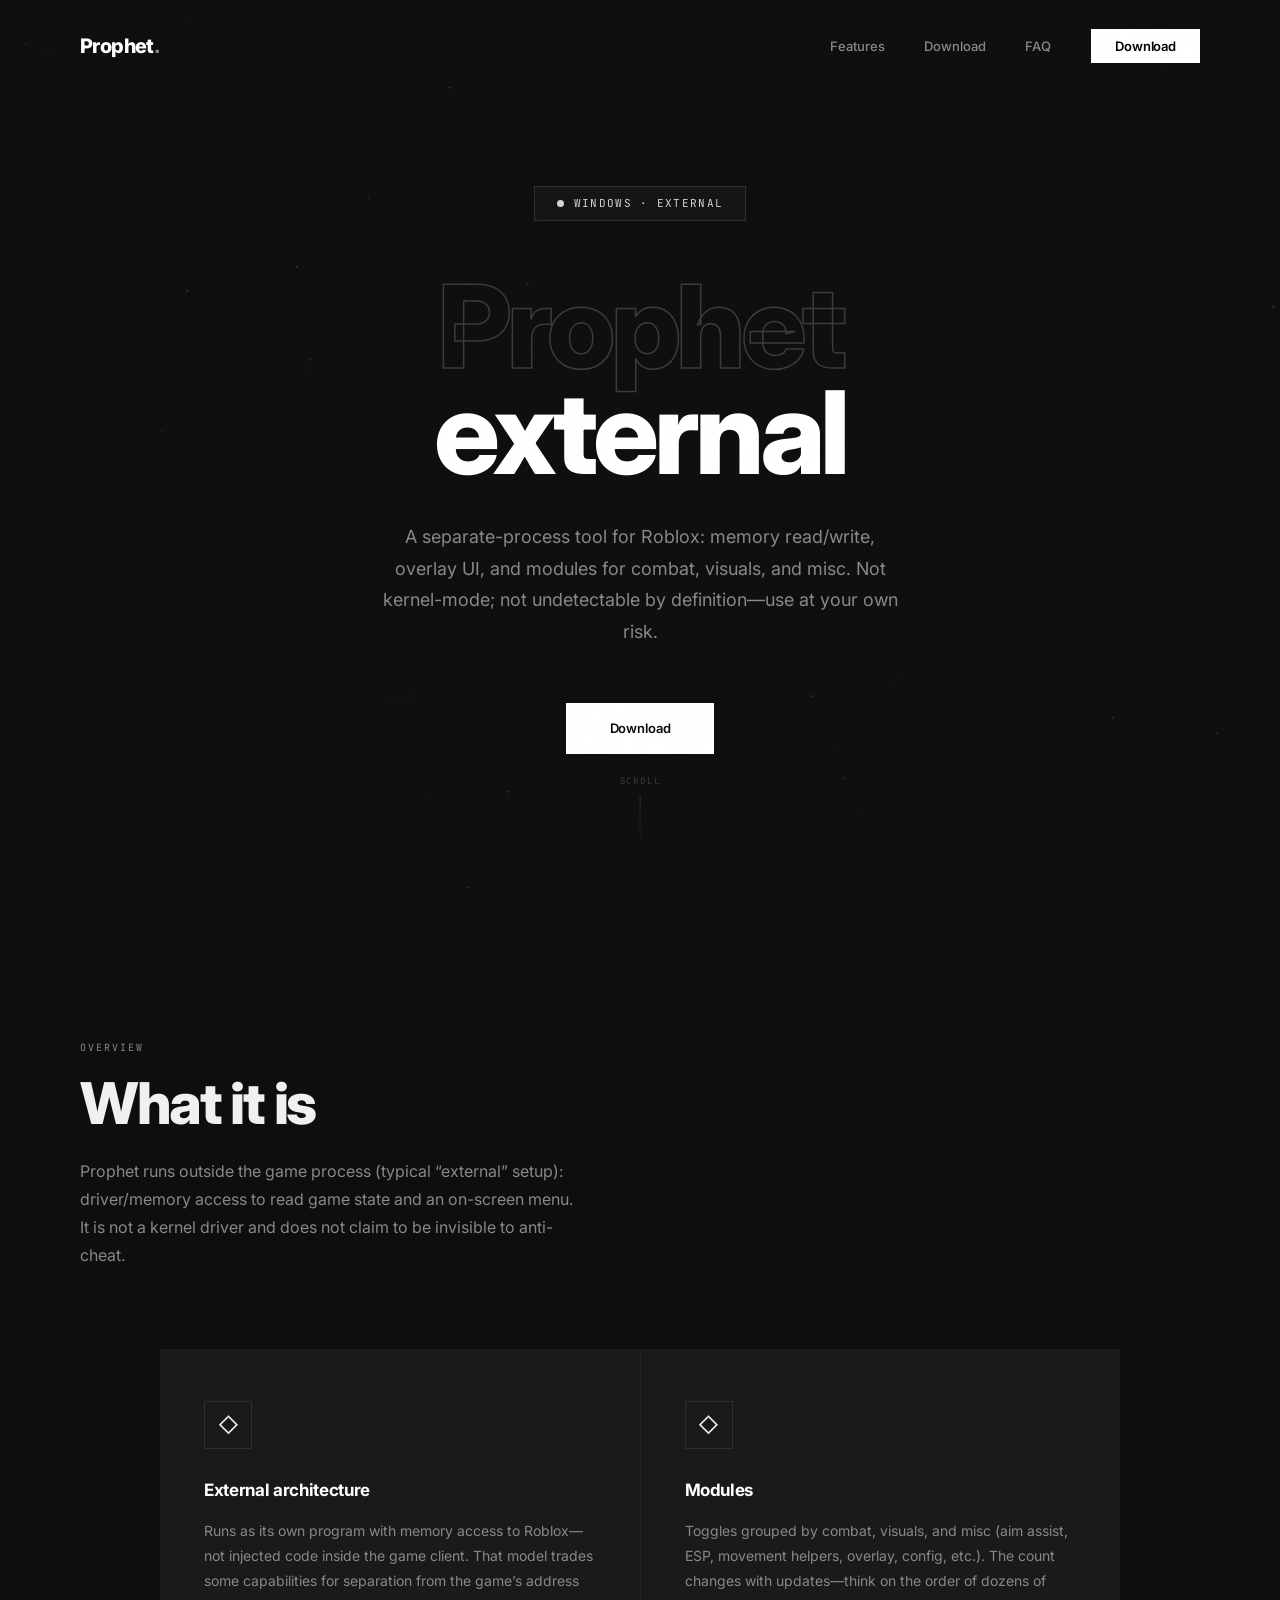
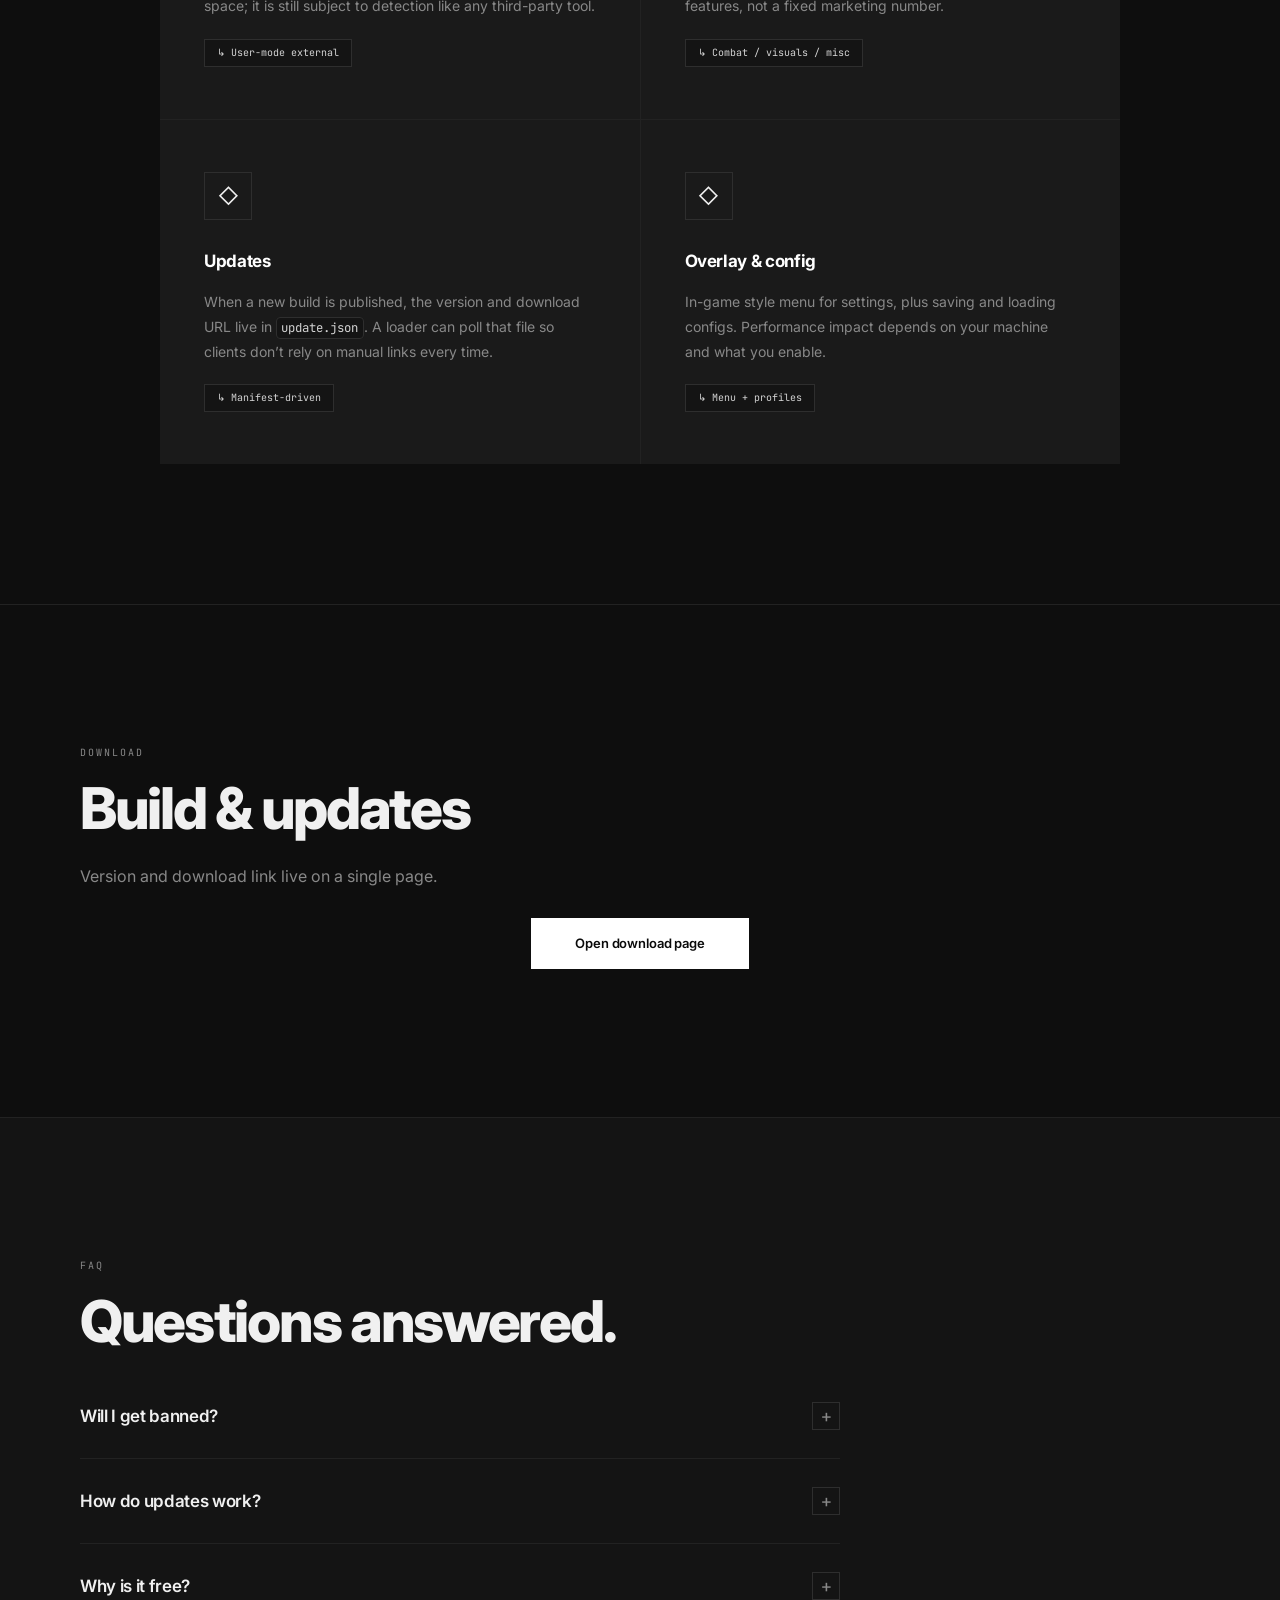
==== commit 0c5511bc: "Add files via upload" ====
--- a/index.html
+++ b/index.html
@@ -2,6 +2,8 @@
 <html lang="en">
 <head>
   <meta charset="UTF-8">
+  <meta http-equiv="Cache-Control" content="no-cache, no-store, must-revalidate">
+  <meta http-equiv="Pragma" content="no-cache">
   <meta name="viewport" content="width=device-width, initial-scale=1.0">
   <title>Prophet — Roblox External</title>
 
